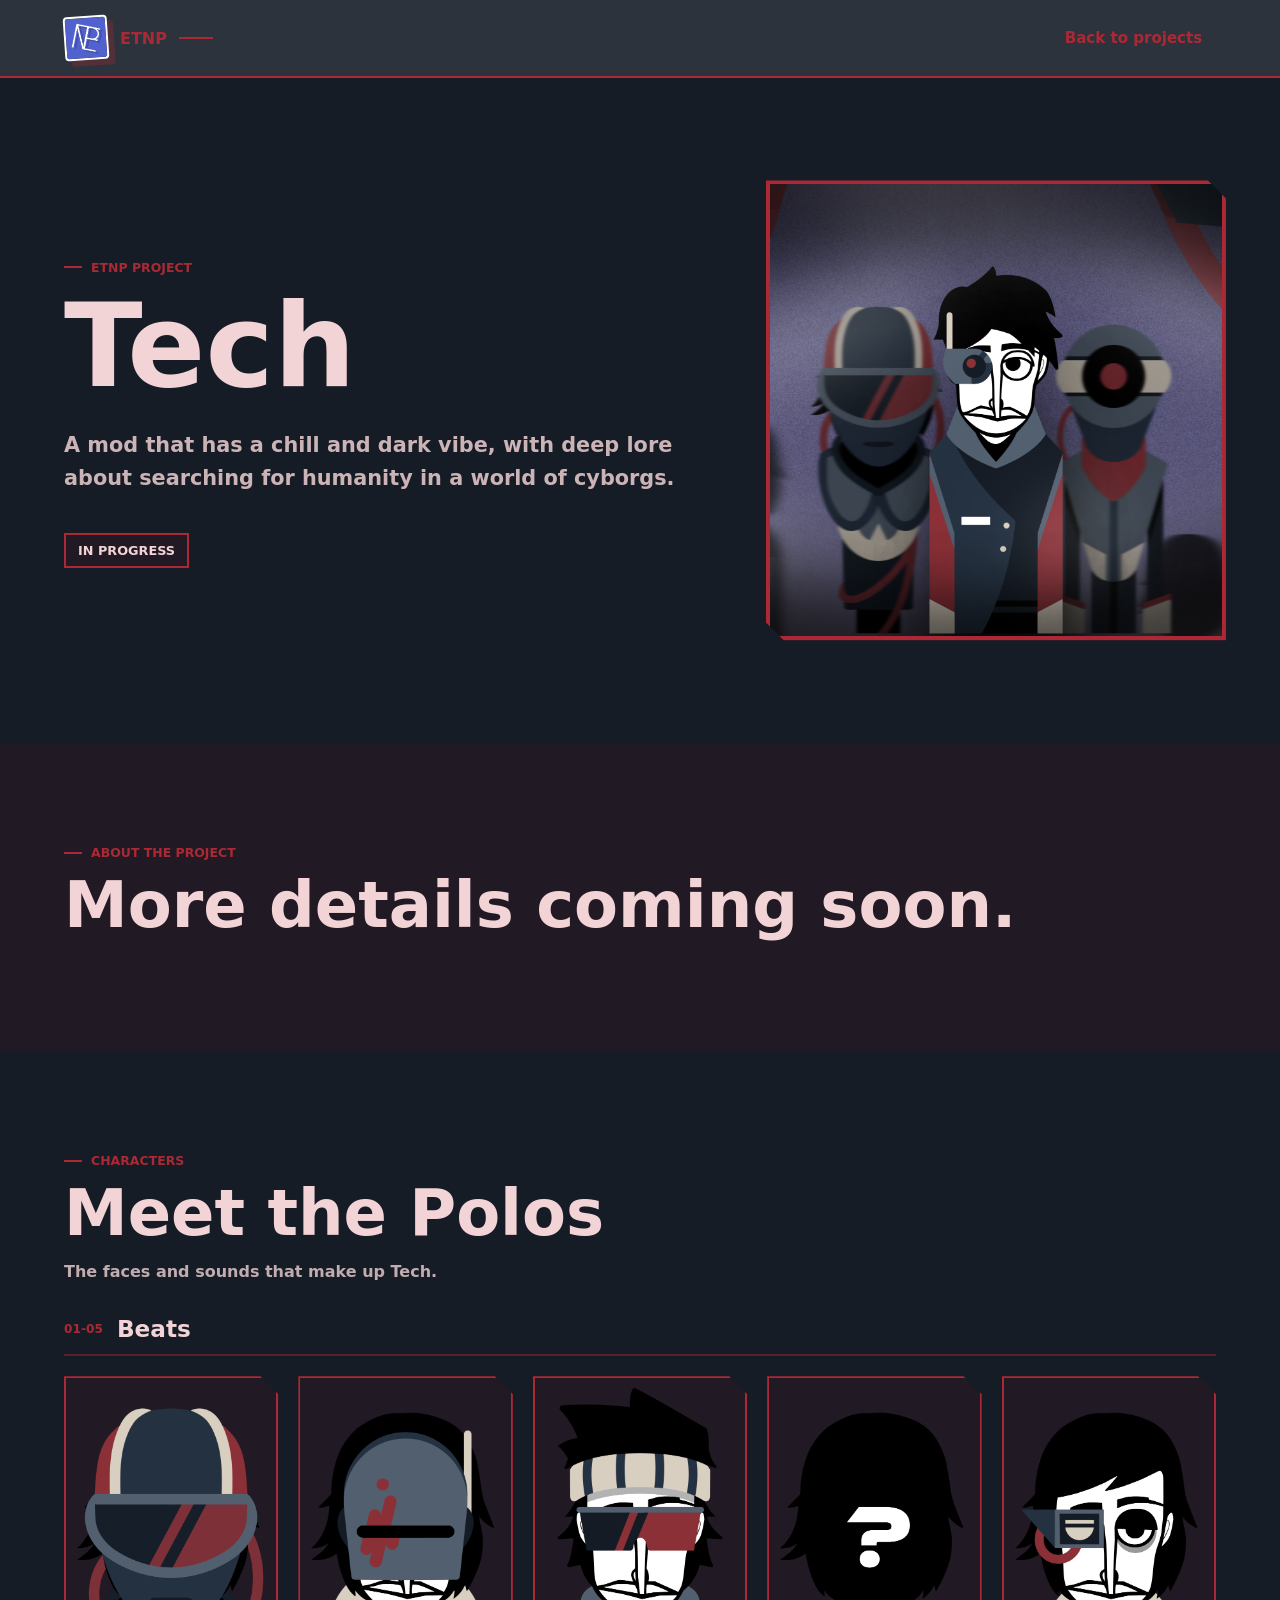
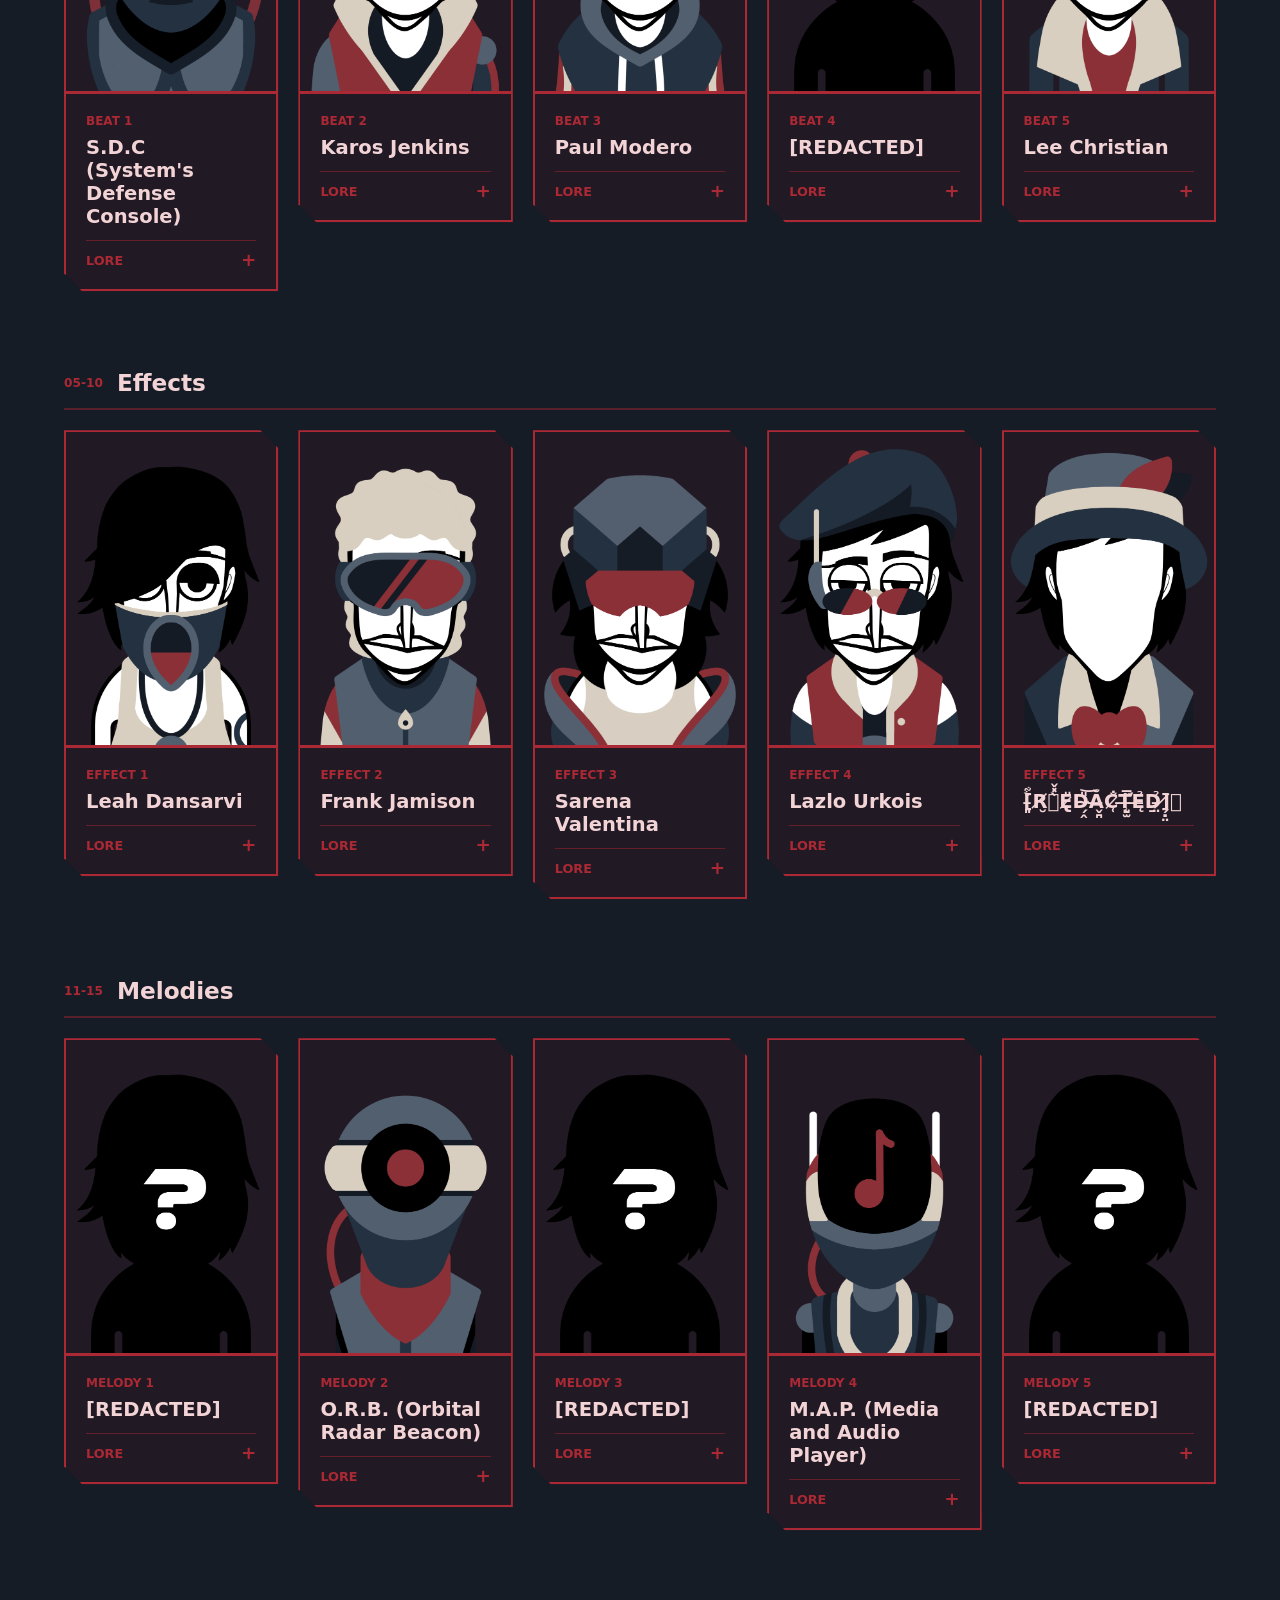
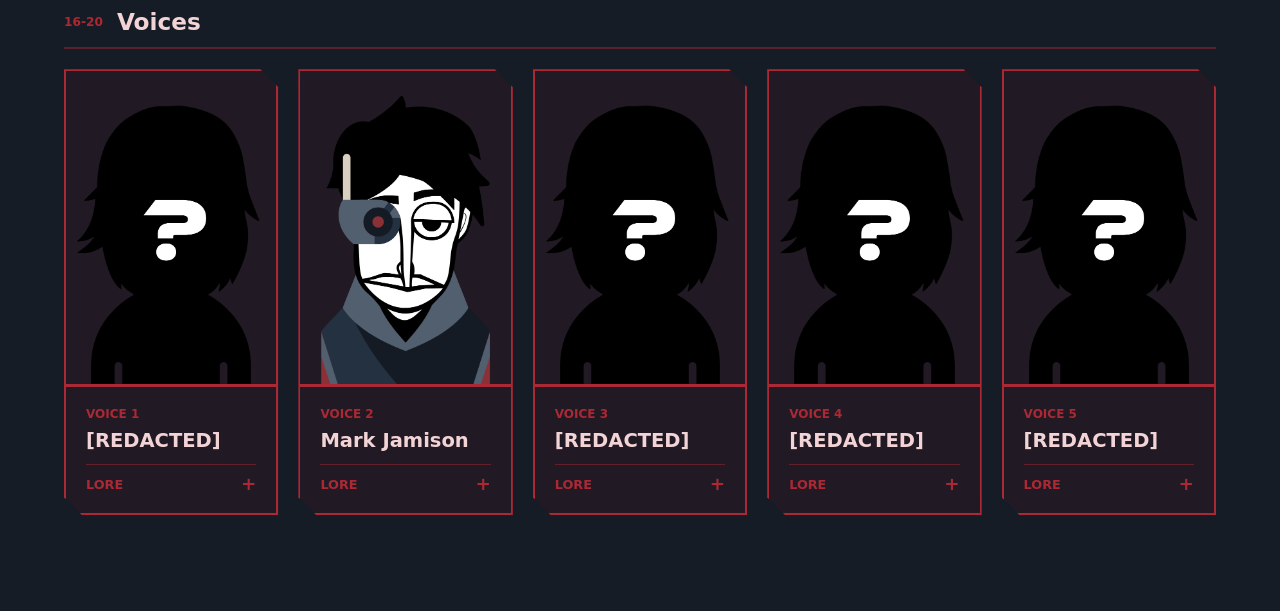
==== projects/tech/index.html @ dbe8a1c6 "Update index.html" ====
<!DOCTYPE html>
<html lang="en">
<head>
  <meta charset="UTF-8">
  <meta name="viewport" content="width=device-width, initial-scale=1.0">
  <title>Tech | ETNP</title>
  <meta name="description" content="Tech, an Incredibox mod by Epic Team Name Productions.">
  <link rel="stylesheet" href="../../styles.css">
</head>
<body class="project-page" style="--project-main: #ab2934; --project-bg: #151c26; --project-panel: #211923; --project-ink: #f3d4d6;">
  <header class="site-header">
    <a class="brand" href="/" aria-label="Back to ETNP home">
      <img src="../../assets/etnp-logo.png" alt="ETNP logo">
      <span>ETNP</span>
    </a>
    <nav aria-label="Project navigation">
      <a href="/">Back to projects</a>
    </nav>
  </header>

  <main class="project-detail">
    <section class="project-detail-hero">
      <div class="project-detail-copy">
        <p class="kicker">ETNP project</p>
        <h1>Tech</h1>
        <p>A mod that has a chill and dark vibe, with deep lore about searching for humanity in a world of cyborgs.</p>
        <span class="project-detail-status">In progress</span>
      </div>
      <img src="../../assets/tech-logo.png" alt="Tech project artwork">
    </section>

    <section class="project-detail-content">
      <p class="kicker">About the project</p>
      <h2>More details coming soon.</h2>
      <p></p>
    </section>

    <section class="polo-section" id="polos">
      <div class="polo-heading">
        <p class="kicker">Characters</p>
        <h2>Meet the Polos</h2>
        <p>The faces and sounds that make up Tech.</p>
      </div>
      <div class="polo-groups">
        <section class="polo-group">
          <div class="polo-group-heading">
            <span>01-05</span>
            <h3>Beats</h3>
          </div>
          <div class="polo-grid">
            <!-- Copy a complete polo-card block to add another character. -->
            <article class="polo-card">
              <img src="../../assets/polos/Punk.png" alt="Polo character placeholder">
              <div>
                <span>Beat 1</span>
                <h3>S.D.C (System's Defense Console)</h3>
                <details class="polo-description">
                  <summary>Lore</summary>
                  <p>Built by P.S.U. to manage most, if not all of their automated systems. It is located at the top of the P.S.U. Headquarters. Despite this, it seems oddly... human. P.S.U. refuses to give more information about, or allow anyone close to it.</p>
                </details>
              </div>
            </article>
            <article class="polo-card">
              <img src="../../assets/polos/Electro.png" alt="Polo character placeholder">
              <div>
                <span>Beat 2</span>
                <h3>Karos Jenkins</h3>
                <details class="polo-description">
                  <summary>Lore</summary>
                  <p>A leading lieutenant for P.S.U., often opting for the extreme solutions to his problems. He always prefers steel over flesh, hence his cybernetic arm. He could've saved that arm but he insisted on replacing it. He then went and replaced most of, if not his whole body despite constant warnings about it.</p>
                </details>
              </div>
            </article>
            <article class="polo-card">
              <img src="../../assets/polos/Hyper.png" alt="Polo character placeholder">
              <div>
                <span>Beat 3</span>
                <h3>Paul Modero</h3>
                <details class="polo-description">
                  <summary>Lore</summary>
                  <p>A fitness trainer for P.S.U. He rejected cybernetics for their "lack of skill required" in favor of his natural agility, aside from the respiratory enhancements needed to survive on Earth. He is typically jogging anywhere he can in his free time</p>
                </details>
              </div>
            </article>
            <article class="polo-card">
              <img src="../../assets/polos/REDACTED.png" alt="Polo character placeholder">
              <div>
                <span>Beat 4</span>
                <h3>[REDACTED]</h3>
                <details class="polo-description">
                  <summary>Lore</summary>
                  <p>[REDACTED]</p>
                </details>
              </div>
            </article>
            <article class="polo-card">
              <img src="../../assets/polos/Evol.png" alt="Polo character placeholder">
              <div>
                <span>Beat 5</span>
                <h3>Lee Christian</h3>
                <details class="polo-description">
                  <summary>Lore</summary>
                  <p>The main contractor for P.S.U. He is one of few people to not really embrace cybernetics as another enjoyer of nature. More specifically animals hence why he adopted some of humanities few far between cats remaining on the planet.</p>
                </details>
              </div>
            </article>
          </div>
        </section>
        <section class="polo-group">
          <div class="polo-group-heading">
            <span>05-10</span>
            <h3>Effects</h3>
          </div>
          <div class="polo-grid">
            <!-- Copy a complete polo-card block to add another character. -->
            <article class="polo-card">
              <img src="../../assets/polos/July.png" alt="Polo character placeholder">
              <div>
                <span>Effect 1</span>
                <h3>Leah Dansarvi</h3>
                <details class="polo-description">
                  <summary>Lore</summary>
                  <p>A protest leader against the advancement of technology and environmental destruction, despite this fact she is actually rather socially awkward in practice of anything but protesting. Her rebreather was a medical installation for her panic attacks much to her displeasure.</p>
                </details>
              </div>
            </article>
            <article class="polo-card">
              <img src="../../assets/polos/Remark.png" alt="Polo character placeholder">
              <div>
                <span>Effect 2</span>
                <h3>Frank Jamison</h3>
                <details class="polo-description">
                  <summary>Lore</summary>
                  <p>He is Mark's brother, who Mark presumed was dead after a severe car accident. He is the leading manager of F.H.I., and typically spends his time in his lavish home in the outskirts.</p>
                </details>
              </div>
            </article>
            <article class="polo-card">
              <img src="../../assets/polos/Lenny.png" alt="Polo character placeholder">
              <div>
                <span>Effect 3</span>
                <h3>Sarena Valentina</h3>
                <details class="polo-description">
                  <summary>Lore</summary>
                  <p>A popular socialite. Typically a figurehead or model for most company branding including the U.E.T.A., P.S.U., or F.H.I. Despite this, she envies Leah's looks to a point of a dynamic rivalry between the two. Almost like they like each other or something.</p>
                </details>
              </div>
            </article>
            <article class="polo-card">
              <img src="../../assets/polos/Artist.png" alt="Polo character placeholder">
              <div>
                <span>Effect 4</span>
                <h3>Lazlo Urkois</h3>
                <details class="polo-description">
                  <summary>Lore</summary>
                  <p>A dropout artist working under the U.E.T.A., he's rather passionate about his creations, typically helping to maintenance the many creations of the association. So much so, that he installed a cybernetic ear that gives him pings when a robot is in any form of need for maintenance</p>
                </details>
              </div>
            </article>
            <article class="polo-card">
              <img src="../../assets/polos/Faceless.png" alt="Polo character placeholder">
              <div>
                <span>Effect 5</span>
                <h3>[̵͈̀͋R̸̮͕̀̽̌E̷̢̎D̴̗̭̎͝Ă̶̬̪C̷̜̐T̶̨̺̫̃̅̕Ę̶̉Ḏ̵̤̉]̸̗̣̤͐</h3>
                <details class="polo-description">
                  <summary>Lore</summary>
                  <p>As much as known, this is the mysterious enigma of a leader running the U.E.T.A. He redacted his own file after his leadership started. It's unknown wether the lack of his face is truly a physical property, a mask, or just an illusion of sorts.</p>
                </details>
              </div>
            </article>
          </div>
        </section>
        <section class="polo-group">
          <div class="polo-group-heading">
            <span>11-15</span>
            <h3>Melodies</h3>
          </div>
          <div class="polo-grid">
            <!-- Copy a complete polo-card block to add another character. -->
            <article class="polo-card">
              <img src="../../assets/polos/REDACTED.png" alt="Polo character placeholder">
              <div>
                <span>Melody 1</span>
                <h3>[REDACTED]</h3>
                <details class="polo-description">
                  <summary>Lore</summary>
                  <p>[REDACTED]</p>
                </details>
              </div>
            </article>
            <article class="polo-card">
              <img src="../../assets/polos/Orbit.png" alt="Polo character placeholder">
              <div>
                <span>Melody 2</span>
                <h3>O.R.B. (Orbital Radar Beacon)</h3>
                <details class="polo-description">
                  <summary>Lore</summary>
                  <p>A fully autonomous robot designated to relay and broadcast orbital signals. They used to be widespread but eventually resources were stretched so thin that only one remained. Created by U.E.T.A.</p>
                </details>
              </div>
            </article>
            <article class="polo-card">
              <img src="../../assets/polos/REDACTED.png" alt="Polo character placeholder">
              <div>
                <span>Melody 3</span>
                <h3>[REDACTED]</h3>
                <details class="polo-description">
                  <summary>Lore</summary>
                  <p>[REDACTED]</p>
                </details>
              </div>
            </article>
            <article class="polo-card">
              <img src="../../assets/polos/Daft.png" alt="Polo character placeholder">
              <div>
                <span>Melody 4</span>
                <h3>M.A.P. (Media and Audio Player)</h3>
                <details class="polo-description">
                  <summary>Lore</summary>
                  <p>An odd creation by the U.E.T.A., solely based for recreation. Despite the oddity of this one, it seems to get special attention from Lazlo. Though there are many of this kind, it's the only one fully upgraded to it's maximum potential</p>
                </details>
              </div>
            </article>
            <article class="polo-card">
              <img src="../../assets/polos/REDACTED.png" alt="Polo character placeholder">
              <div>
                <span>Melody 5</span>
                <h3>[REDACTED]</h3>
                <details class="polo-description">
                  <summary>Lore</summary>
                  <p>[REDACTED]</p>
                </details>
              </div>
            </article>
          </div>
        </section>
        <section class="polo-group">
          <div class="polo-group-heading">
            <span>16-20</span>
            <h3>Voices</h3>
          </div>
          <div class="polo-grid">
            <!-- Copy a complete polo-card block to add another character. -->
            <article class="polo-card">
              <img src="../../assets/polos/REDACTED.png" alt="Polo character placeholder">
              <div>
                <span>Voice 1</span>
                <h3>[REDACTED]</h3>
                <details class="polo-description">
                  <summary>Lore</summary>
                  <p>[REDACTED]</p>
                </details>
              </div>
            </article>
            <article class="polo-card">
              <img src="../../assets/polos/Astral.png" alt="Polo character placeholder">
              <div>
                <span>Voice 2</span>
                <h3>Mark Jamison</h3>
                <details class="polo-description">
                  <summary>Lore</summary>
                  <p>A recently awoken person from the past. A literal man out of time. He seems very conflicted about the future laid before him. In his time, he was rather passionate about nature, often having tended to gardens of his own make.</p>
                </details>
              </div>
            </article>
            <article class="polo-card">
              <img src="../../assets/polos/REDACTED.png" alt="Polo character placeholder">
              <div>
                <span>Voice 3</span>
                <h3>[REDACTED]</h3>
                <details class="polo-description">
                  <summary>Lore</summary>
                  <p>[REDACTED]</p>
                </details>
              </div>
            </article>
            <article class="polo-card">
              <img src="../../assets/polos/REDACTED.png" alt="Polo character placeholder">
              <div>
                <span>Voice 4</span>
                <h3>[REDACTED]</h3>
                <details class="polo-description">
                  <summary>Lore</summary>
                  <p>[REDACTED]</p>
                </details>
              </div>
            </article>
            <article class="polo-card">
              <img src="../../assets/polos/REDACTED.png" alt="Polo character placeholder">
              <div>
                <span>Voice 5</span>
                <h3>[REDACTED]</h3>
                <details class="polo-description">
                  <summary>Lore</summary>
                  <p>[REDACTED]</p>
                </details>
              </div>
            </article>
          </div>
        </section>
      </div>
    </section>
  </main>
</body>
</html>
---- styles.css ----
:root {
  --brand: #5162ce;
  --brand-dark: #34429a;
  --brand-soft: #eef1ff;
  --project-card-width: 340px;
  --project-card-height: 540px;
  --ink: #171928;
  --text: #3f4357;
  --muted: #74798c;
  --paper: #fcfcff;
  --panel: #ffffff;
  --line: rgba(23, 25, 40, 0.1);
  --shadow: 0 22px 60px rgba(36, 46, 112, 0.12);
  --angle: polygon(0 0, calc(100% - 18px) 0, 100% 18px, 100% 100%, 18px 100%, 0 calc(100% - 18px));
}

@property --card-main {
  syntax: "<color>";
  inherits: true;
  initial-value: #5162ce;
}

@property --card-bg {
  syntax: "<color>";
  inherits: true;
  initial-value: #eef1ff;
}

@property --card-panel {
  syntax: "<color>";
  inherits: true;
  initial-value: #ffffff;
}

@property --card-ink {
  syntax: "<color>";
  inherits: true;
  initial-value: #171928;
}
* {
  box-sizing: border-box;
}

html {
  scroll-behavior: smooth;
}

body {
  margin: 0;
  background:
    linear-gradient(90deg, color-mix(in srgb, var(--brand) 10%, transparent) 1px, transparent 1px),
    linear-gradient(180deg, color-mix(in srgb, var(--brand) 10%, transparent) 1px, transparent 1px),
    radial-gradient(circle at top left, color-mix(in srgb, var(--brand) 22%, transparent), transparent 34rem),
    linear-gradient(180deg, #ffffff 0%, #f7f8ff 52%, #ffffff 100%);
  background-size: 46px 46px, 46px 46px, auto, auto;
  color: var(--ink);
  font-family: Inter, ui-sans-serif, system-ui, -apple-system, BlinkMacSystemFont, "Segoe UI", sans-serif;
  transition: background 260ms ease;
}

body,
.site-header,
.brand,
.brand::after,
.brand img,
nav a,
nav a::before,
nav a::after,
.hero::before,
.kicker,
.button::after,
.hero-logo::before,
.hero-logo::after,
.about,
.team,
.contact,
.team-list article,
.team-list article::before,
.team-list article::after {
  transition:
    background 260ms ease,
    background-color 260ms ease,
    border-color 260ms ease,
    box-shadow 260ms ease,
    color 260ms ease,
    opacity 260ms ease,
    transform 160ms ease;
}

a {
  color: inherit;
  text-decoration: none;
}

.site-header {
  position: sticky;
  top: 0;
  z-index: 10;
  display: flex;
  align-items: center;
  justify-content: space-between;
  gap: 22px;
  padding: 16px clamp(18px, 5vw, 72px);
  background: rgba(252, 252, 255, 0.9);
  border-bottom: 2px solid color-mix(in srgb, var(--brand) 18%, transparent);
  backdrop-filter: blur(18px);
}

.brand {
  position: relative;
  display: inline-flex;
  align-items: center;
  gap: 12px;
  color: var(--brand-dark);
  font-weight: 800;
}

.brand::after {
  width: 34px;
  height: 2px;
  content: "";
  background: var(--brand);
}

.brand img {
  width: 44px;
  height: 44px;
  border: 2px solid #fff;
  border-radius: 4px;
  object-fit: cover;
  box-shadow: 6px 6px 0 color-mix(in srgb, var(--brand) 20%, transparent);
  transform: rotate(-4deg);
}

nav {
  display: flex;
  align-items: center;
  gap: clamp(12px, 3vw, 30px);
  color: var(--muted);
  font-size: 0.94rem;
  font-weight: 700;
}

nav a {
  position: relative;
  padding: 8px 4px;
  transition: color 160ms ease, transform 160ms ease;
}

nav a::before,
nav a::after {
  color: var(--brand);
  opacity: 0;
  transition: opacity 160ms ease, transform 160ms ease;
}

nav a::before {
  content: "[";
  margin-right: 3px;
  transform: translateX(4px);
}

nav a::after {
  content: "]";
  margin-left: 3px;
  transform: translateX(-4px);
}

nav a:hover,
nav a:focus-visible {
  color: var(--brand);
  transform: translateY(-1px);
}

nav a:hover::before,
nav a:hover::after,
nav a:focus-visible::before,
nav a:focus-visible::after {
  opacity: 1;
  transform: translateX(0);
}

.hero {
  position: relative;
  min-height: calc(100vh - 75px);
  display: grid;
  grid-template-columns: minmax(280px, 1fr) minmax(260px, 0.72fr);
  align-items: center;
  gap: clamp(32px, 6vw, 86px);
  padding: clamp(52px, 8vw, 112px) clamp(18px, 5vw, 72px) clamp(44px, 7vw, 84px);
}

.hero::before {
  position: absolute;
  left: clamp(18px, 5vw, 72px);
  top: 38px;
  width: 126px;
  height: 10px;
  content: "";
  background: repeating-linear-gradient(90deg, var(--brand) 0 12px, transparent 12px 18px);
  opacity: 0.52;
  z-index: 0;
}

.hero-copy {
  position: relative;
  z-index: 1;
  max-width: 760px;
}

.kicker {
  display: inline-flex;
  align-items: center;
  gap: 9px;
  margin: 0 0 13px;
  color: var(--brand);
  font-size: 0.78rem;
  font-weight: 800;
  letter-spacing: 0;
  text-transform: uppercase;
}

.kicker::before {
  width: 18px;
  height: 2px;
  content: "";
  background: currentColor;
}

h1,
h2,
h3,
p {
  margin-top: 0;
}

h1,
h2 {
  letter-spacing: 0;
  line-height: 1.02;
}

h1 {
  max-width: 11ch;
  margin-bottom: 24px;
  font-size: clamp(3.7rem, 9vw, 8rem);
  font-weight: 900;
  text-wrap: balance;
}

h2 {
  margin-bottom: 0;
  font-size: clamp(2rem, 5vw, 4.4rem);
  font-weight: 800;
}

h3 {
  margin-bottom: 10px;
  font-size: 1.22rem;
}

.intro {
  max-width: 660px;
  color: var(--text);
  font-size: clamp(1.08rem, 2vw, 1.32rem);
  font-weight: 600;
  line-height: 1.58;
}

.hero-actions {
  display: flex;
  flex-wrap: wrap;
  gap: 12px;
  margin-top: 30px;
}

.button {
  position: relative;
  display: inline-flex;
  min-height: 48px;
  align-items: center;
  justify-content: center;
  border: 0;
  border-radius: 0;
  clip-path: var(--angle);
  padding: 0 24px;
  font-weight: 800;
  isolation: isolate;
  transition: transform 160ms ease;
}

.button::before {
  position: absolute;
  inset: 0;
  z-index: -2;
  content: "";
  background: var(--ink);
  clip-path: var(--angle);
}

.button::after {
  position: absolute;
  inset: 2px;
  z-index: -1;
  content: "";
  clip-path: polygon(0 0, calc(100% - 15px) 0, 100% 15px, 100% 100%, 15px 100%, 0 calc(100% - 15px));
  transition: transform 160ms ease, background 160ms ease;
}

.button span::after {
  content: "  /";
  color: currentColor;
  opacity: 0.55;
}

.social-button {
  align-items: center;
  gap: 9px;
}

.social-button > span::after {
  content: "";
}

.youtube-icon {
  width: 28px;
  height: 20px;
  flex: 0 0 auto;
  fill: currentColor;
  transform: translateY(1px);
}

.youtube-icon path:last-child {
  fill: var(--brand);
}

.button:hover,
.button:focus-visible {
  transform: translate(-3px, -3px);
}

.button:hover::after,
.button:focus-visible::after {
  transform: translate(5px, 5px);
}

.button.social-button::before {
  background: var(--brand-dark);
}

.button.social-button::after {
  inset: 3px;
  clip-path: polygon(0 0, calc(100% - 14px) 0, 100% 14px, 100% 100%, 14px 100%, 0 calc(100% - 14px));
}

.button.social-button:hover,
.button.social-button:focus-visible {
  box-shadow: 6px 6px 0 color-mix(in srgb, var(--brand-dark) 28%, transparent);
}

.button.social-button:hover::after,
.button.social-button:focus-visible::after {
  transform: none;
}

.button.primary {
  color: #fff;
}

.button.primary::after {
  background: var(--brand);
}

.button.secondary {
  color: var(--brand-dark);
}

.button.secondary::after {
  background: #fff;
}

.hero-logo {
  position: relative;
  display: grid;
  place-items: center;
}

.hero-logo::before {
  position: absolute;
  width: min(74vw, 430px);
  aspect-ratio: 1;
  border: 2px solid color-mix(in srgb, var(--brand) 28%, transparent);
  border-radius: 0;
  content: "";
  background: var(--brand-soft);
  clip-path: var(--angle);
  transform: rotate(5deg) translate(12px, 10px);
}

.hero-logo::after {
  position: absolute;
  right: 2%;
  bottom: 7%;
  width: 44%;
  height: 18%;
  content: "";
  background: repeating-linear-gradient(90deg, var(--brand) 0 9px, transparent 9px 15px);
  opacity: 0.18;
  transform: rotate(-8deg);
}

.hero-logo img {
  position: relative;
  z-index: 1;
  width: min(72vw, 390px);
  aspect-ratio: 1;
  border: 4px solid #fff;
  border-radius: 0;
  object-fit: cover;
  box-shadow: var(--shadow);
  clip-path: var(--angle);
  transform: rotate(-3deg);
}

.section {
  padding: clamp(58px, 8vw, 104px) clamp(18px, 5vw, 72px);
}

.section-heading {
  max-width: 860px;
  margin-bottom: 34px;
}

.section-heading p,
.about > p,
.team-list p,
.contact p,
footer {
  color: var(--muted);
  font-weight: 600;
  line-height: 1.62;
}

.section-heading > p:last-child {
  max-width: 660px;
  margin-top: 16px;
  font-size: 1.05rem;
}

.project-slider {
  display: grid;
  gap: 16px;
}

.project-controls {
  display: flex;
  justify-content: flex-end;
  gap: 10px;
}

.slider-button {
  display: grid;
  place-items: center;
  width: 44px;
  height: 40px;
  padding: 0 0 7px;
  border: 2px solid var(--ink);
  color: var(--brand-dark);
  background: #fff;
  clip-path: polygon(0 0, calc(100% - 12px) 0, 100% 12px, 100% 100%, 12px 100%, 0 calc(100% - 12px));
  cursor: pointer;
  font: 900 1.85rem/1 Inter, ui-sans-serif, system-ui, sans-serif;
  transition: transform 160ms ease, box-shadow 160ms ease, opacity 160ms ease;
}

.slider-button:hover,
.slider-button:focus-visible {
  box-shadow: 5px 5px 0 color-mix(in srgb, var(--brand) 26%, transparent);
  transform: translate(-2px, -2px);
}

.slider-button:disabled {
  cursor: not-allowed;
  opacity: 0.42;
  transform: none;
  box-shadow: none;
}

.slider-button[hidden] {
  display: none;
}

.project-viewport {
  max-width: 100%;
  overflow-x: auto;
  overflow-y: hidden;
  padding: 4px 16px 24px 4px;
  scroll-behavior: smooth;
  scroll-snap-type: x mandatory;
  scrollbar-color: var(--brand) color-mix(in srgb, var(--brand-soft) 70%, #fff);
}

.project-viewport:focus-visible {
  outline: 3px solid color-mix(in srgb, var(--brand) 46%, transparent);
  outline-offset: 8px;
}

.project-viewport::-webkit-scrollbar {
  height: 12px;
}

.project-viewport::-webkit-scrollbar-track {
  background: color-mix(in srgb, var(--brand-soft) 70%, #fff);
}

.project-viewport::-webkit-scrollbar-thumb {
  border: 3px solid color-mix(in srgb, var(--brand-soft) 70%, #fff);
  background: var(--brand);
}

.project-grid {
  display: flex;
  width: max-content;
  gap: 22px;
}

.project-card,
.team-list article {
  position: relative;
  border: 2px solid color-mix(in srgb, var(--brand) 18%, transparent);
  border-radius: 0;
  background: rgba(255, 255, 255, 0.9);
  box-shadow: 8px 8px 0 color-mix(in srgb, var(--brand) 12%, transparent);
  clip-path: var(--angle);
  overflow: hidden;
  transition: transform 180ms ease, box-shadow 180ms ease, border-color 180ms ease;
}

.team-list article {
  display: flex;
  min-height: 320px;
  flex-direction: column;
  padding: clamp(22px, 3vw, 32px);
  background:
    linear-gradient(135deg, color-mix(in srgb, var(--brand) 9%, transparent), transparent 36%),
    rgba(255, 255, 255, 0.9);
}

.project-card {
  --tile-main: var(--brand);
  --tile-bg: var(--brand-soft);
  --tile-panel: #ffffff;
  --tile-ink: var(--ink);
  --card-main: var(--brand);
  --card-bg: var(--brand-soft);
  --card-panel: #ffffff;
  --card-ink: var(--ink);
  display: grid;
  grid-template-rows: auto 1fr;
  width: var(--project-card-width);
  height: var(--project-card-height);
  flex: 0 0 var(--project-card-width);
  scroll-snap-align: start;
  border-color: var(--card-main);
  background: var(--card-bg);
  box-shadow: 10px 10px 0 color-mix(in srgb, var(--card-main) 20%, transparent);
  transition:
    transform 180ms ease,
    box-shadow 180ms ease,
    border-color 180ms ease,
    background-color 180ms ease;
}

.project-card:hover,
.project-card:focus-visible {
  --card-main: var(--tile-main);
  --card-bg: var(--tile-bg);
  --card-panel: var(--tile-panel);
  --card-ink: var(--tile-ink);
}

.project-card::before,
.project-card::after,
.project-image,
.project-image::before,
.project-image img,
.project-info,
.project-info::after,
.project-card .project-label,
.project-card h3,
.project-card p,
.project-meta span,
.project-meta strong {
  transition:
    color 180ms ease,
    border-color 180ms ease,
    background-color 180ms ease,
    box-shadow 180ms ease,
    opacity 180ms ease;
}
.project-card::before {
  position: absolute;
  right: 0;
  top: 0;
  z-index: 2;
  padding: 8px 12px 9px 16px;
  color: var(--card-ink);
  content: attr(data-status);
  background: var(--card-main);
  clip-path: polygon(12px 0, 100% 0, 100% 100%, 0 100%);
  font-size: 0.72rem;
  font-weight: 800;
  text-transform: uppercase;
}

.project-card::after,
.team-list article::after {
  position: absolute;
  right: 18px;
  top: 18px;
  width: 62px;
  height: 7px;
  content: "";
  background: repeating-linear-gradient(90deg, var(--brand) 0 8px, transparent 8px 13px);
  opacity: 0.28;
}

.team-list article::after {
  width: 50px;
  height: 12px;
  background:
    radial-gradient(circle at 6px 6px, #ff5f57 0 5px, transparent 5.5px),
    radial-gradient(circle at 25px 6px, #febc2e 0 5px, transparent 5.5px),
    radial-gradient(circle at 44px 6px, #28c840 0 5px, transparent 5.5px);
  opacity: 1;
}

.project-card::after {
  left: 16px;
  right: auto;
  top: auto;
  bottom: 15px;
  width: 78px;
  background: repeating-linear-gradient(90deg, var(--card-main) 0 8px, transparent 8px 13px);
}

.project-card:hover,
.team-list article:hover {
  border-color: color-mix(in srgb, var(--brand) 40%, transparent);
  box-shadow: 14px 14px 0 color-mix(in srgb, var(--brand) 18%, transparent);
  transform: translate(-3px, -3px);
}

.project-card:hover {
  border-color: color-mix(in srgb, var(--card-main) 58%, transparent);
  box-shadow: 15px 15px 0 color-mix(in srgb, var(--card-main) 26%, transparent);
}

.project-image {
  position: relative;
  height: 244px;
  padding: 18px 18px 0;
  background:
    repeating-linear-gradient(135deg, color-mix(in srgb, var(--card-main) 18%, transparent) 0 10px, transparent 10px 20px),
    linear-gradient(135deg, color-mix(in srgb, var(--card-main) 36%, transparent), transparent 58%),
    var(--card-bg);
}

.project-image::before {
  position: absolute;
  left: 18px;
  top: 18px;
  width: calc(100% - 36px);
  height: calc(100% - 18px);
  content: "";
  border: 2px dashed color-mix(in srgb, var(--card-main) 70%, transparent);
  clip-path: polygon(0 0, calc(100% - 14px) 0, 100% 14px, 100% 100%, 0 100%);
}

.project-image img {
  position: relative;
  z-index: 1;
  width: 100%;
  height: 216px;
  display: block;
  border: 3px solid var(--card-main);
  object-fit: cover;
  clip-path: polygon(0 0, calc(100% - 16px) 0, 100% 16px, 100% 100%, 0 100%);
  box-shadow: 0 14px 30px color-mix(in srgb, var(--card-main) 18%, transparent);
}

.project-info {
  position: relative;
  display: flex;
  flex-direction: column;
  gap: 10px;
  min-height: 0;
  padding: 28px 24px 30px;
  border-top: 3px solid var(--card-main);
  background:
    linear-gradient(180deg, color-mix(in srgb, var(--card-main) 9%, transparent), transparent 46%),
    var(--card-panel);
}

.project-info > * {
  position: relative;
  z-index: 1;
}

.project-info::after {
  position: absolute;
  right: 18px;
  bottom: 18px;
  width: 82px;
  height: 82px;
  content: "";
  border: 2px solid color-mix(in srgb, var(--card-main) 28%, transparent);
  opacity: 0.34;
  transform: rotate(8deg);
}

.project-label {
  align-self: flex-start;
  margin-bottom: 2px;
  border-left: 8px solid var(--card-main);
  padding: 3px 0 3px 10px;
  color: var(--card-main);
  font-size: 0.76rem;
  font-weight: 800;
  text-transform: uppercase;
}

.project-card h3 {
  margin-bottom: 6px;
  color: var(--card-ink);
  font-size: 1.35rem;
  line-height: 1.12;
}

.project-card p {
  max-width: 34ch;
  margin-bottom: 0;
  color: color-mix(in srgb, var(--card-ink) 78%, var(--card-panel));
  font-weight: 700;
  line-height: 1.72;
}

.project-card .project-label {
  color: var(--card-main);
}

.project-meta {
  display: grid;
  grid-template-columns: auto 1fr;
  gap: 12px;
  align-items: center;
  margin-top: auto;
  padding-top: 20px;
}

.project-meta span {
  color: var(--card-main);
  font-size: 0.76rem;
  font-weight: 800;
  text-transform: uppercase;
}

.project-meta strong {
  min-width: 0;
  border-left: 2px solid color-mix(in srgb, var(--card-main) 72%, transparent);
  padding-left: 12px;
  color: var(--card-ink);
  font-size: 0.92rem;
  line-height: 1.3;
}

.about {
  position: relative;
  display: grid;
  grid-template-columns: minmax(260px, 0.95fr) minmax(280px, 1.05fr);
  gap: clamp(28px, 6vw, 78px);
  align-items: start;
  background: var(--brand);
  color: #fff;
  overflow: hidden;
}

.about::after {
  position: absolute;
  inset: auto -40px -36px auto;
  width: min(54vw, 520px);
  height: 96px;
  content: "";
  background: repeating-linear-gradient(90deg, rgba(255, 255, 255, 0.26) 0 16px, transparent 16px 28px);
  transform: rotate(-6deg);
}

.about .kicker,
.about > p {
  color: rgba(255, 255, 255, 0.82);
}

.about > p {
  max-width: 720px;
  margin: 0;
  font-size: clamp(1.08rem, 2vw, 1.24rem);
}

.team {
  background: rgba(238, 241, 255, 0.66);
}

.team-list {
  display: grid;
  grid-template-columns: repeat(auto-fit, minmax(min(100%, 250px), 1fr));
  gap: 18px;
}

.team-list article::before {
  display: inline-block;
  margin-bottom: 18px;
  padding: 7px 12px;
  border: 1px solid color-mix(in srgb, var(--brand) 28%, transparent);
  color: var(--brand);
  content: attr(data-role);
  font-size: 0.92rem;
  font-weight: 800;
  text-transform: uppercase;
}

.member-list {
  display: grid;
  gap: 10px;
  max-height: 260px;
  margin: 0;
  padding: 0;
  overflow-y: auto;
  padding-right: 8px;
  list-style: none;
  scrollbar-color: var(--brand) color-mix(in srgb, var(--brand-soft) 70%, #fff);
}

.member-list::-webkit-scrollbar {
  width: 10px;
}

.member-list::-webkit-scrollbar-track {
  background: color-mix(in srgb, var(--brand-soft) 70%, #fff);
}

.member-list::-webkit-scrollbar-thumb {
  border: 3px solid color-mix(in srgb, var(--brand-soft) 70%, #fff);
  background: var(--brand);
}

.member-list li {
  display: grid;
  grid-template-columns: minmax(0, 1fr) auto;
  gap: 4px 12px;
  align-items: center;
  border-left: 3px solid color-mix(in srgb, var(--brand) 28%, transparent);
  padding: 8px 0 8px 12px;
}

.member-name {
  color: var(--ink);
  font-weight: 800;
  line-height: 1.2;
}

.member-title {
  grid-column: 1 / -1;
  color: var(--muted);
  font-size: 0.9rem;
  font-weight: 600;
}

.member-list strong {
  grid-column: 2;
  grid-row: 1;
  border: 1px solid color-mix(in srgb, var(--brand) 38%, transparent);
  padding: 4px 7px;
  color: var(--brand-dark);
  background: color-mix(in srgb, var(--brand-soft) 76%, #fff);
  clip-path: polygon(0 0, calc(100% - 8px) 0, 100% 8px, 100% 100%, 0 100%);
  font-size: 0.68rem;
  line-height: 1;
  text-transform: uppercase;
}

.member-list .is-director {
  border-left-color: var(--brand);
  background: linear-gradient(90deg, color-mix(in srgb, var(--brand) 10%, transparent), transparent 72%);
}

.empty-role {
  margin: 0;
  color: var(--muted);
  font-weight: 600;
}

.contact {
  position: relative;
  display: grid;
  grid-template-columns: auto minmax(240px, 1fr) auto;
  gap: 24px;
  align-items: center;
  margin: clamp(34px, 6vw, 76px) clamp(18px, 5vw, 72px);
  border: 2px solid color-mix(in srgb, var(--brand) 24%, transparent);
  border-radius: 0;
  padding: clamp(22px, 4vw, 40px);
  background:
    linear-gradient(90deg, color-mix(in srgb, var(--brand) 9%, transparent), transparent 42%),
    #fff;
  box-shadow: 12px 12px 0 color-mix(in srgb, var(--brand) 16%, transparent);
  clip-path: var(--angle);
}

.contact img {
  width: 112px;
  height: 112px;
  border: 3px solid #fff;
  border-radius: 0;
  clip-path: polygon(0 0, calc(100% - 14px) 0, 100% 14px, 100% 100%, 0 100%);
  object-fit: cover;
}

.contact h2 {
  font-size: clamp(1.8rem, 4vw, 3rem);
}

footer {
  display: flex;
  justify-content: space-between;
  gap: 20px;
  padding: 30px clamp(18px, 5vw, 72px);
  border-top: 1px solid var(--line);
}

footer p {
  margin-bottom: 0;
}

@media (max-width: 900px) {
  .site-header,
  footer {
    align-items: flex-start;
    flex-direction: column;
  }

  .hero,
  .about,
  .contact {
    grid-template-columns: 1fr;
  }

  .hero {
    min-height: auto;
  }

  .hero-logo {
    order: -1;
  }

  .hero-logo img {
    width: min(70vw, 330px);
  }

  .hero-logo::before {
    width: min(72vw, 365px);
  }

  .team-list {
    grid-template-columns: 1fr;
  }
}

@media (max-width: 560px) {
  :root {
    --project-card-width: min(82vw, 340px);
    --project-card-height: 540px;
  }

  nav {
    width: 100%;
    justify-content: space-between;
    gap: 8px;
    font-size: 0.82rem;
  }

  h1 {
    font-size: clamp(3rem, 17vw, 4.2rem);
  }

  .button {
    width: 100%;
  }

  .contact img {
    width: 88px;
    height: 88px;
  }
}
.project-card.tech-card,
.project-card.tech-card:hover,
.project-card.tech-card:focus-visible {
  border: 3px solid var(--card-main);
}

.project-card.tech-card:hover {
  box-shadow: 10px 10px 0 color-mix(in srgb, var(--card-main) 20%, transparent);
  filter: none;
  opacity: 1;
}

.project-card:focus-visible {
  outline: 4px solid var(--card-main);
  outline-offset: 5px;
}

.project-page {
  background: var(--project-bg);
  color: var(--project-ink);
}

.project-page .site-header {
  background: color-mix(in srgb, var(--project-bg) 90%, #fff);
  border-color: var(--project-main);
}

.project-page .brand::after {
  background: var(--project-main);
}

.project-page .brand img {
  box-shadow: 6px 6px 0 color-mix(in srgb, var(--project-main) 30%, transparent);
}

.project-page nav a::before,
.project-page nav a::after {
  color: var(--project-main);
}

.project-page .brand,
.project-page nav a,
.project-page .kicker {
  color: var(--project-main);
}

.project-detail {
  min-height: calc(100vh - 76px);
}

.project-detail-hero {
  min-height: 70vh;
  display: grid;
  grid-template-columns: minmax(280px, 1fr) minmax(260px, 0.72fr);
  gap: clamp(32px, 6vw, 84px);
  align-items: center;
  padding: clamp(48px, 8vw, 108px) clamp(18px, 5vw, 72px);
}

.project-detail-copy h1 {
  color: var(--project-ink);
}

.project-detail-copy > p:not(.kicker) {
  max-width: 620px;
  color: color-mix(in srgb, var(--project-ink) 82%, var(--project-bg));
  font-size: clamp(1.08rem, 2vw, 1.3rem);
  font-weight: 650;
  line-height: 1.6;
}

.project-detail-status {
  display: inline-block;
  margin-top: 16px;
  border: 2px solid var(--project-main);
  padding: 8px 12px;
  color: var(--project-ink);
  background: var(--project-panel);
  font-size: 0.8rem;
  font-weight: 800;
  text-transform: uppercase;
}

.project-detail-hero > img {
  width: min(76vw, 460px);
  aspect-ratio: 1;
  border: 4px solid var(--project-main);
  object-fit: cover;
  box-shadow: 14px 14px 0 color-mix(in srgb, var(--project-main) 28%, transparent);
  clip-path: var(--angle);
}

.project-detail-content {
  padding: clamp(54px, 8vw, 96px) clamp(18px, 5vw, 72px);
  color: var(--project-ink);
  background: var(--project-panel);
}

.project-detail-content .kicker {
  color: var(--project-main);
}

.project-detail-content p:last-child {
  max-width: 720px;
  color: color-mix(in srgb, var(--project-ink) 76%, var(--project-panel));
  font-weight: 600;
  line-height: 1.65;
}

@media (max-width: 900px) {
  .project-detail-hero {
    grid-template-columns: 1fr;
  }

  .project-detail-hero > img {
    order: -1;
    width: min(72vw, 360px);
  }
}
.polo-section {
  padding: clamp(54px, 8vw, 96px) clamp(18px, 5vw, 72px);
  color: var(--project-ink);
  background: var(--project-bg);
}

.polo-heading {
  max-width: 760px;
  margin-bottom: 34px;
}

.polo-heading > p:last-child {
  margin-top: 16px;
  color: color-mix(in srgb, var(--project-ink) 78%, var(--project-bg));
  font-weight: 600;
}

.polo-groups {
  display: grid;
  gap: clamp(46px, 7vw, 78px);
}

.polo-group {
  min-width: 0;
}

.polo-group-heading {
  display: flex;
  align-items: center;
  gap: 14px;
  margin-bottom: 20px;
  border-bottom: 2px solid color-mix(in srgb, var(--project-main) 46%, transparent);
  padding-bottom: 12px;
}

.polo-group-heading span {
  color: var(--project-main);
  font-size: 0.76rem;
  font-weight: 800;
}

.polo-group-heading h3 {
  margin: 0;
  color: var(--project-ink);
  font-size: 1.45rem;
}
.polo-grid {
  display: grid;
  align-items: start;
  grid-template-columns: repeat(auto-fit, minmax(min(100%, 200px), 1fr));
  gap: 20px;
}

.polo-card {
  border: 2px solid var(--project-main);
  background: var(--project-panel);
  box-shadow: 9px 9px 0 color-mix(in srgb, var(--project-main) 25%, transparent);
  clip-path: var(--angle);
  overflow: hidden;
}

.polo-card img {
  width: 100%;
  aspect-ratio: 2 / 3;
  display: block;
  border-bottom: 3px solid var(--project-main);
  object-fit: cover;
  object-position: top center;
}

.polo-card > div {
  padding: 20px;
}

.polo-card span {
  display: block;
  margin-bottom: 8px;
  color: var(--project-main);
  font-size: 0.75rem;
  font-weight: 800;
  text-transform: uppercase;
}

.polo-card h3 {
  color: var(--project-ink);
}

.polo-card p {
  margin-bottom: 0;
  color: color-mix(in srgb, var(--project-ink) 76%, var(--project-panel));
  font-weight: 600;
  line-height: 1.55;
}
.polo-description {
  margin-top: 12px;
  border-top: 1px solid color-mix(in srgb, var(--project-main) 48%, transparent);
  padding-top: 10px;
}

.polo-description summary {
  display: flex;
  align-items: center;
  justify-content: space-between;
  gap: 12px;
  color: var(--project-main);
  cursor: pointer;
  font-size: 0.8rem;
  font-weight: 800;
  list-style: none;
  text-transform: uppercase;
}

.polo-description summary::-webkit-details-marker {
  display: none;
}

.polo-description summary::after {
  content: "+";
  font-size: 1.15rem;
  line-height: 1;
}

.polo-description[open] summary::after {
  content: "-";
}

.polo-description p {
  margin-top: 12px;
}
@media (max-width: 1100px) {
  .polo-grid {
    grid-template-columns: repeat(3, minmax(0, 1fr));
  }
}

@media (max-width: 700px) {
  .polo-grid {
    grid-template-columns: repeat(2, minmax(0, 1fr));
  }
}

@media (max-width: 420px) {
  .polo-grid {
    grid-template-columns: 1fr;
  }
}
.polo-description[open] p {
  animation: polo-lore-in 180ms ease-out both;
}

@keyframes polo-lore-in {
  from {
    opacity: 0;
    transform: translateY(-6px);
  }

  to {
    opacity: 1;
    transform: translateY(0);
  }
}
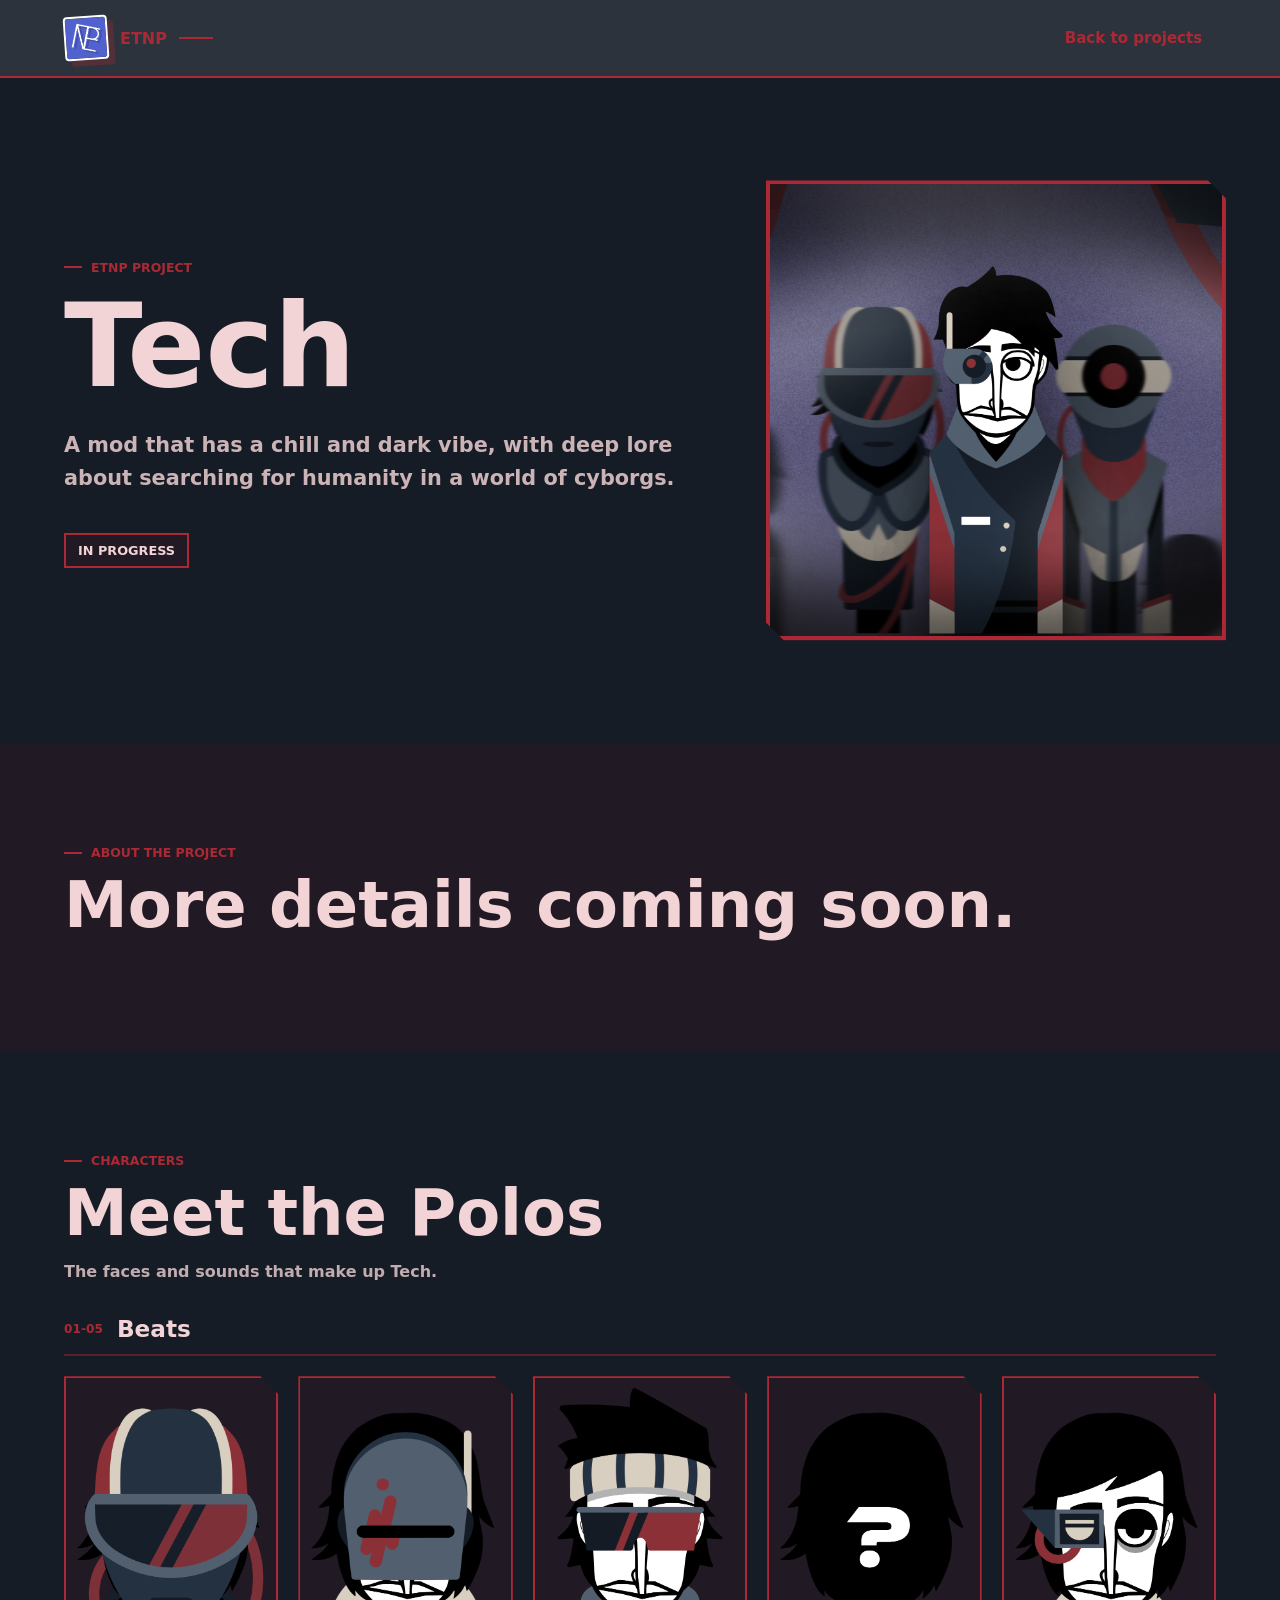
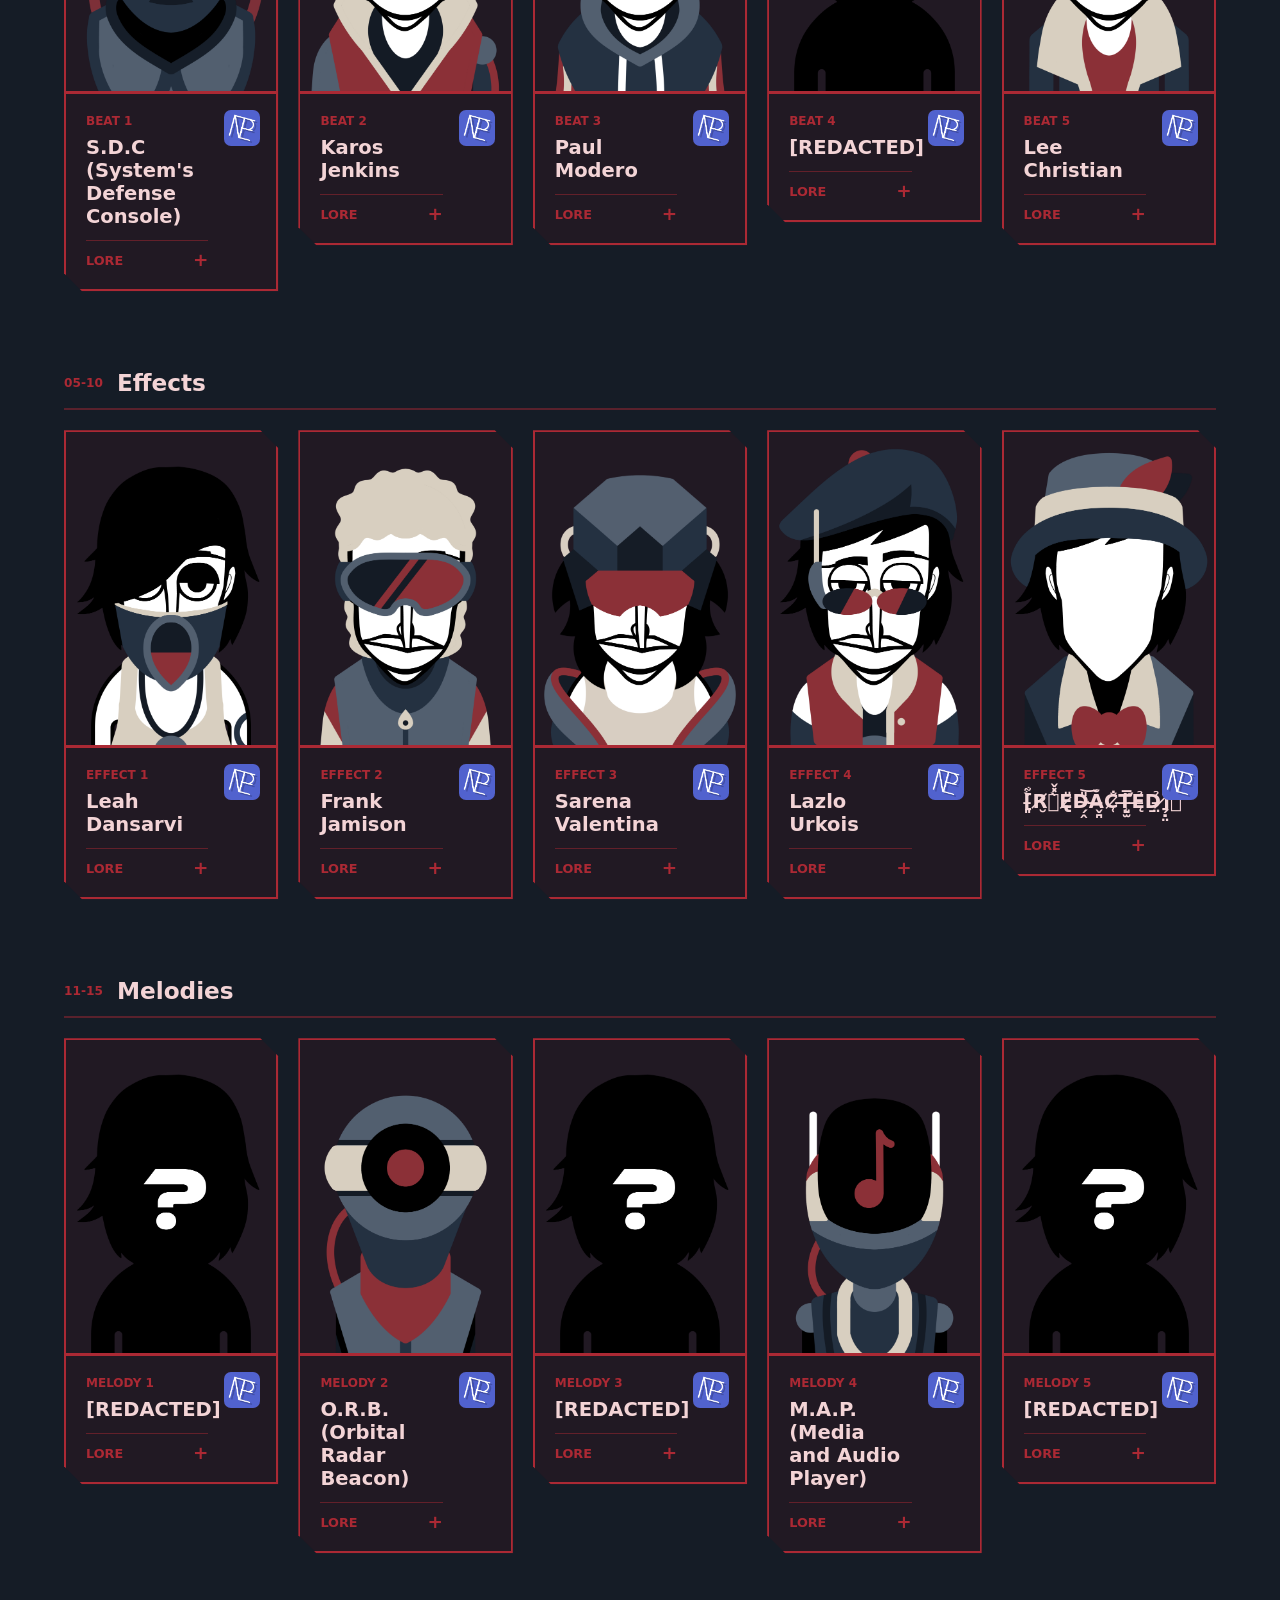
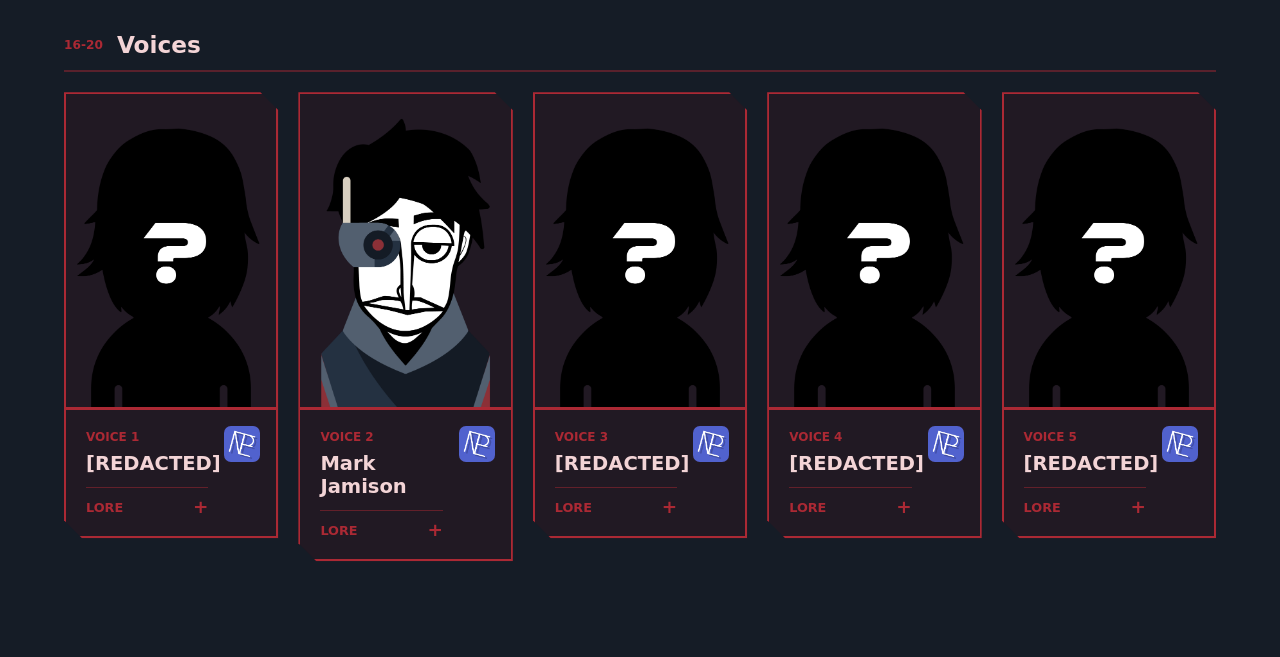
==== commit 5441ed5a: "Damn idk" ====
--- a/projects/tech/index.html
+++ b/projects/tech/index.html
@@ -6,6 +6,26 @@
   <title>Tech | ETNP</title>
   <meta name="description" content="Tech, an Incredibox mod by Epic Team Name Productions.">
   <link rel="stylesheet" href="../../styles.css">
+  <style>
+    .polo-card > div {
+      position: relative;
+      padding-right: 68px;
+    }
+
+    .polo-card .polo-icon {
+      position: absolute;
+      top: 16px;
+      right: 16px;
+      width: 36px;
+      height: 36px;
+      aspect-ratio: 1;
+      border: 0;
+      border-radius: 7px;
+      background: color-mix(in srgb, var(--project-main) 14%, transparent);
+      object-fit: contain;
+      object-position: center;
+    }
+  </style>
 </head>
 <body class="project-page" style="--project-main: #ab2934; --project-bg: #151c26; --project-panel: #211923; --project-ink: #f3d4d6;">
   <header class="site-header">
@@ -48,10 +68,11 @@
             <h3>Beats</h3>
           </div>
           <div class="polo-grid">
-            <!-- Copy a complete polo-card block to add another character. -->
+            <!-- Copy a complete polo-card block to add another character. Change polo-icon src to that character's icon file. -->
             <article class="polo-card">
               <img src="../../assets/polos/Punk.png" alt="Polo character placeholder">
               <div>
+                <img class="polo-icon" src="../../assets/etnp-logo.png" alt="Icon placeholder">
                 <span>Beat 1</span>
                 <h3>S.D.C (System's Defense Console)</h3>
                 <details class="polo-description">
@@ -63,6 +84,7 @@
             <article class="polo-card">
               <img src="../../assets/polos/Electro.png" alt="Polo character placeholder">
               <div>
+                <img class="polo-icon" src="../../assets/etnp-logo.png" alt="Icon placeholder">
                 <span>Beat 2</span>
                 <h3>Karos Jenkins</h3>
                 <details class="polo-description">
@@ -74,6 +96,7 @@
             <article class="polo-card">
               <img src="../../assets/polos/Hyper.png" alt="Polo character placeholder">
               <div>
+                <img class="polo-icon" src="../../assets/etnp-logo.png" alt="Icon placeholder">
                 <span>Beat 3</span>
                 <h3>Paul Modero</h3>
                 <details class="polo-description">
@@ -85,6 +108,7 @@
             <article class="polo-card">
               <img src="../../assets/polos/REDACTED.png" alt="Polo character placeholder">
               <div>
+                <img class="polo-icon" src="../../assets/etnp-logo.png" alt="Icon placeholder">
                 <span>Beat 4</span>
                 <h3>[REDACTED]</h3>
                 <details class="polo-description">
@@ -96,6 +120,7 @@
             <article class="polo-card">
               <img src="../../assets/polos/Evol.png" alt="Polo character placeholder">
               <div>
+                <img class="polo-icon" src="../../assets/etnp-logo.png" alt="Icon placeholder">
                 <span>Beat 5</span>
                 <h3>Lee Christian</h3>
                 <details class="polo-description">
@@ -112,10 +137,11 @@
             <h3>Effects</h3>
           </div>
           <div class="polo-grid">
-            <!-- Copy a complete polo-card block to add another character. -->
+            <!-- Copy a complete polo-card block to add another character. Change polo-icon src to that character's icon file. -->
             <article class="polo-card">
               <img src="../../assets/polos/July.png" alt="Polo character placeholder">
               <div>
+                <img class="polo-icon" src="../../assets/etnp-logo.png" alt="Icon placeholder">
                 <span>Effect 1</span>
                 <h3>Leah Dansarvi</h3>
                 <details class="polo-description">
@@ -127,6 +153,7 @@
             <article class="polo-card">
               <img src="../../assets/polos/Remark.png" alt="Polo character placeholder">
               <div>
+                <img class="polo-icon" src="../../assets/etnp-logo.png" alt="Icon placeholder">
                 <span>Effect 2</span>
                 <h3>Frank Jamison</h3>
                 <details class="polo-description">
@@ -138,6 +165,7 @@
             <article class="polo-card">
               <img src="../../assets/polos/Lenny.png" alt="Polo character placeholder">
               <div>
+                <img class="polo-icon" src="../../assets/etnp-logo.png" alt="Icon placeholder">
                 <span>Effect 3</span>
                 <h3>Sarena Valentina</h3>
                 <details class="polo-description">
@@ -149,6 +177,7 @@
             <article class="polo-card">
               <img src="../../assets/polos/Artist.png" alt="Polo character placeholder">
               <div>
+                <img class="polo-icon" src="../../assets/etnp-logo.png" alt="Icon placeholder">
                 <span>Effect 4</span>
                 <h3>Lazlo Urkois</h3>
                 <details class="polo-description">
@@ -160,6 +189,7 @@
             <article class="polo-card">
               <img src="../../assets/polos/Faceless.png" alt="Polo character placeholder">
               <div>
+                <img class="polo-icon" src="../../assets/etnp-logo.png" alt="Icon placeholder">
                 <span>Effect 5</span>
                 <h3>[̵͈̀͋R̸̮͕̀̽̌E̷̢̎D̴̗̭̎͝Ă̶̬̪C̷̜̐T̶̨̺̫̃̅̕Ę̶̉Ḏ̵̤̉]̸̗̣̤͐</h3>
                 <details class="polo-description">
@@ -176,10 +206,11 @@
             <h3>Melodies</h3>
           </div>
           <div class="polo-grid">
-            <!-- Copy a complete polo-card block to add another character. -->
-            <article class="polo-card">
-              <img src="../../assets/polos/REDACTED.png" alt="Polo character placeholder">
-              <div>
+            <!-- Copy a complete polo-card block to add another character. Change polo-icon src to that character's icon file. -->
+            <article class="polo-card">
+              <img src="../../assets/polos/REDACTED.png" alt="Polo character placeholder">
+              <div>
+                <img class="polo-icon" src="../../assets/etnp-logo.png" alt="Icon placeholder">
                 <span>Melody 1</span>
                 <h3>[REDACTED]</h3>
                 <details class="polo-description">
@@ -191,6 +222,7 @@
             <article class="polo-card">
               <img src="../../assets/polos/Orbit.png" alt="Polo character placeholder">
               <div>
+                <img class="polo-icon" src="../../assets/etnp-logo.png" alt="Icon placeholder">
                 <span>Melody 2</span>
                 <h3>O.R.B. (Orbital Radar Beacon)</h3>
                 <details class="polo-description">
@@ -202,6 +234,7 @@
             <article class="polo-card">
               <img src="../../assets/polos/REDACTED.png" alt="Polo character placeholder">
               <div>
+                <img class="polo-icon" src="../../assets/etnp-logo.png" alt="Icon placeholder">
                 <span>Melody 3</span>
                 <h3>[REDACTED]</h3>
                 <details class="polo-description">
@@ -213,6 +246,7 @@
             <article class="polo-card">
               <img src="../../assets/polos/Daft.png" alt="Polo character placeholder">
               <div>
+                <img class="polo-icon" src="../../assets/etnp-logo.png" alt="Icon placeholder">
                 <span>Melody 4</span>
                 <h3>M.A.P. (Media and Audio Player)</h3>
                 <details class="polo-description">
@@ -224,6 +258,7 @@
             <article class="polo-card">
               <img src="../../assets/polos/REDACTED.png" alt="Polo character placeholder">
               <div>
+                <img class="polo-icon" src="../../assets/etnp-logo.png" alt="Icon placeholder">
                 <span>Melody 5</span>
                 <h3>[REDACTED]</h3>
                 <details class="polo-description">
@@ -240,10 +275,11 @@
             <h3>Voices</h3>
           </div>
           <div class="polo-grid">
-            <!-- Copy a complete polo-card block to add another character. -->
-            <article class="polo-card">
-              <img src="../../assets/polos/REDACTED.png" alt="Polo character placeholder">
-              <div>
+            <!-- Copy a complete polo-card block to add another character. Change polo-icon src to that character's icon file. -->
+            <article class="polo-card">
+              <img src="../../assets/polos/REDACTED.png" alt="Polo character placeholder">
+              <div>
+                <img class="polo-icon" src="../../assets/etnp-logo.png" alt="Icon placeholder">
                 <span>Voice 1</span>
                 <h3>[REDACTED]</h3>
                 <details class="polo-description">
@@ -255,6 +291,7 @@
             <article class="polo-card">
               <img src="../../assets/polos/Astral.png" alt="Polo character placeholder">
               <div>
+                <img class="polo-icon" src="../../assets/etnp-logo.png" alt="Icon placeholder">
                 <span>Voice 2</span>
                 <h3>Mark Jamison</h3>
                 <details class="polo-description">
@@ -266,6 +303,7 @@
             <article class="polo-card">
               <img src="../../assets/polos/REDACTED.png" alt="Polo character placeholder">
               <div>
+                <img class="polo-icon" src="../../assets/etnp-logo.png" alt="Icon placeholder">
                 <span>Voice 3</span>
                 <h3>[REDACTED]</h3>
                 <details class="polo-description">
@@ -277,6 +315,7 @@
             <article class="polo-card">
               <img src="../../assets/polos/REDACTED.png" alt="Polo character placeholder">
               <div>
+                <img class="polo-icon" src="../../assets/etnp-logo.png" alt="Icon placeholder">
                 <span>Voice 4</span>
                 <h3>[REDACTED]</h3>
                 <details class="polo-description">
@@ -288,6 +327,7 @@
             <article class="polo-card">
               <img src="../../assets/polos/REDACTED.png" alt="Polo character placeholder">
               <div>
+                <img class="polo-icon" src="../../assets/etnp-logo.png" alt="Icon placeholder">
                 <span>Voice 5</span>
                 <h3>[REDACTED]</h3>
                 <details class="polo-description">
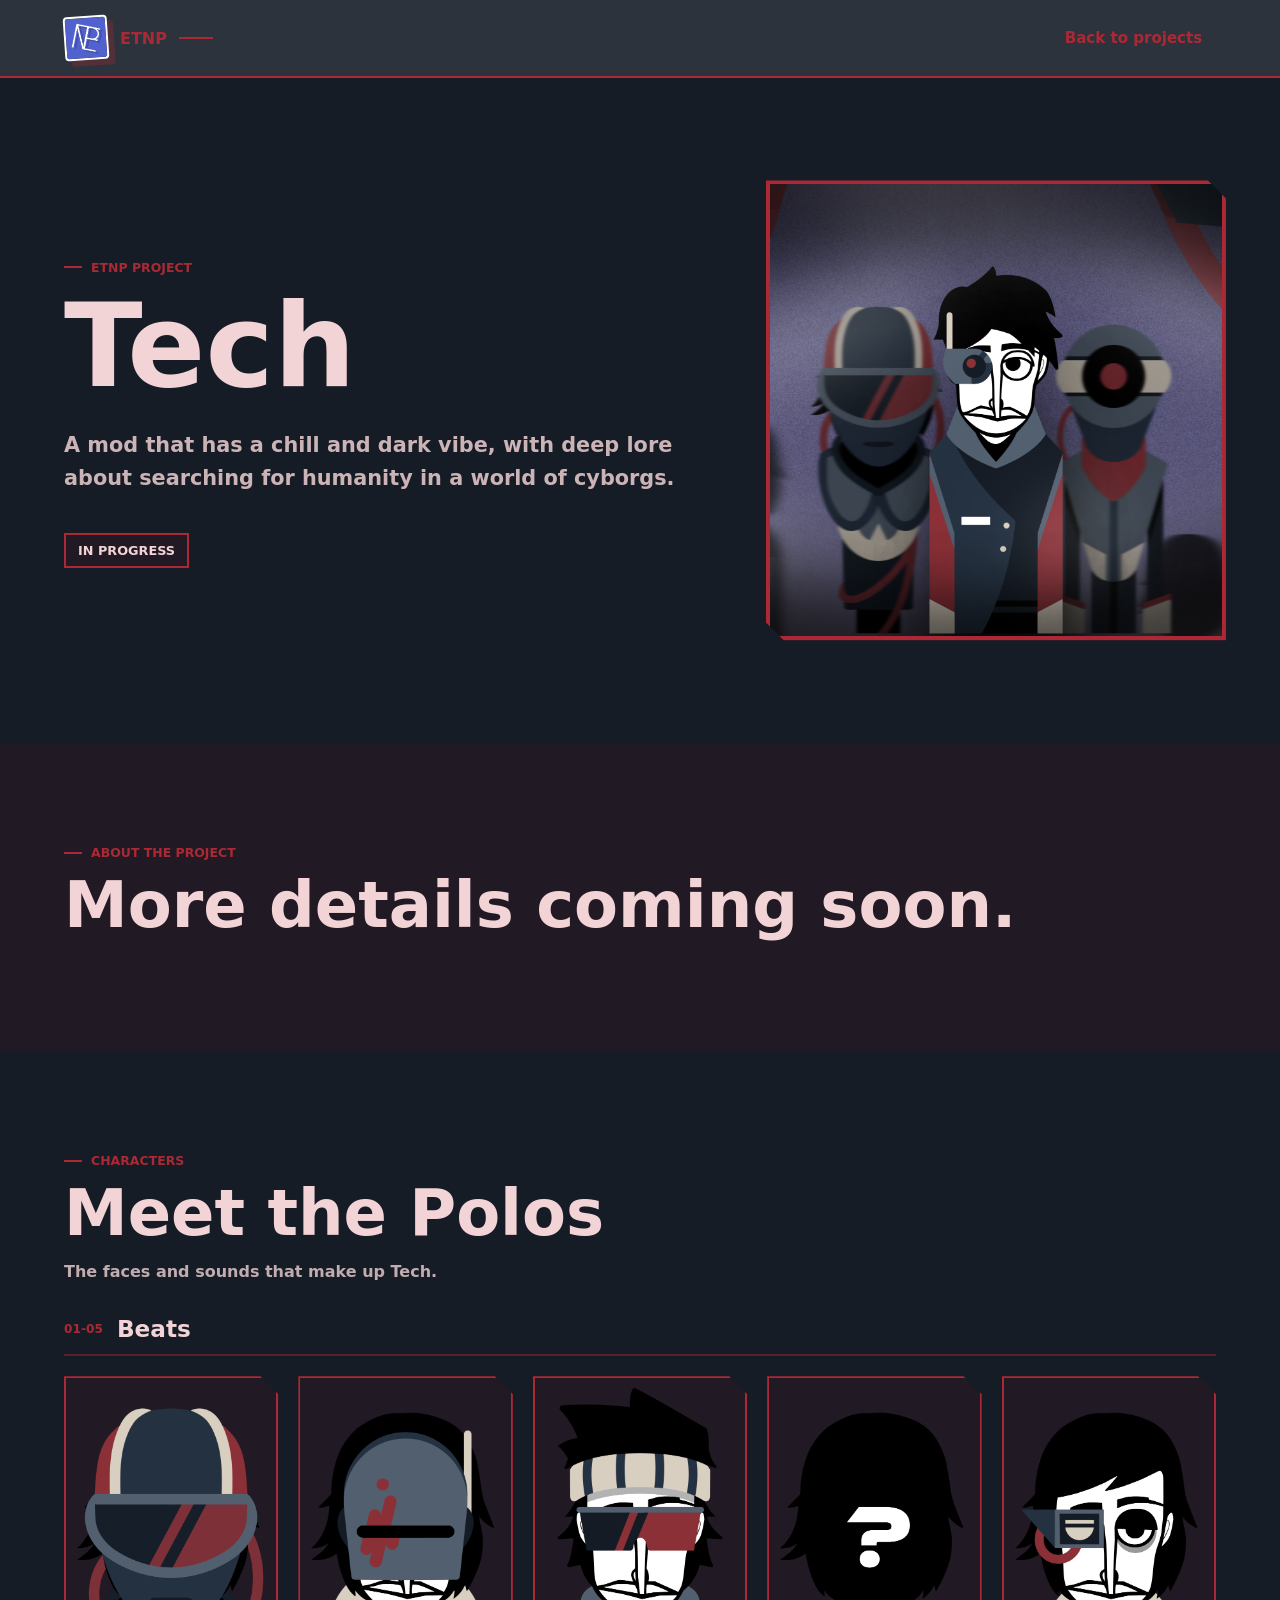
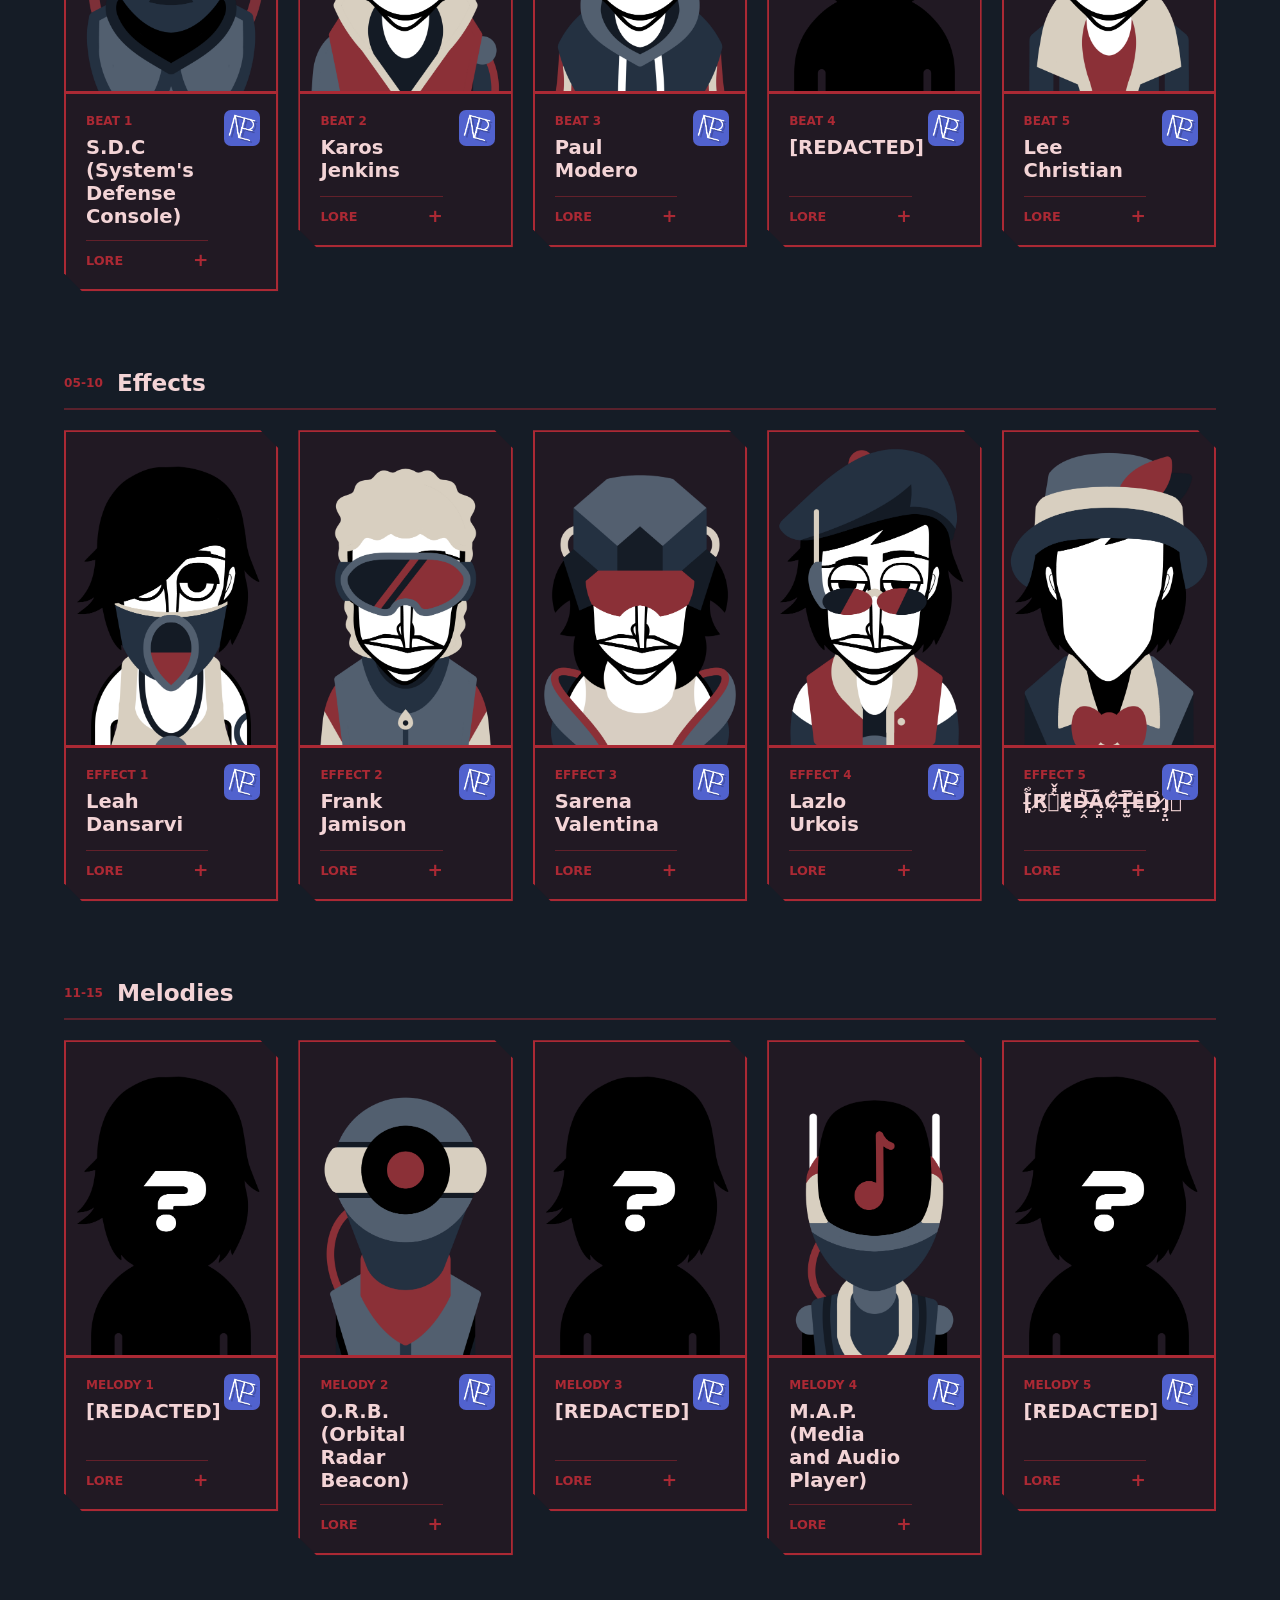
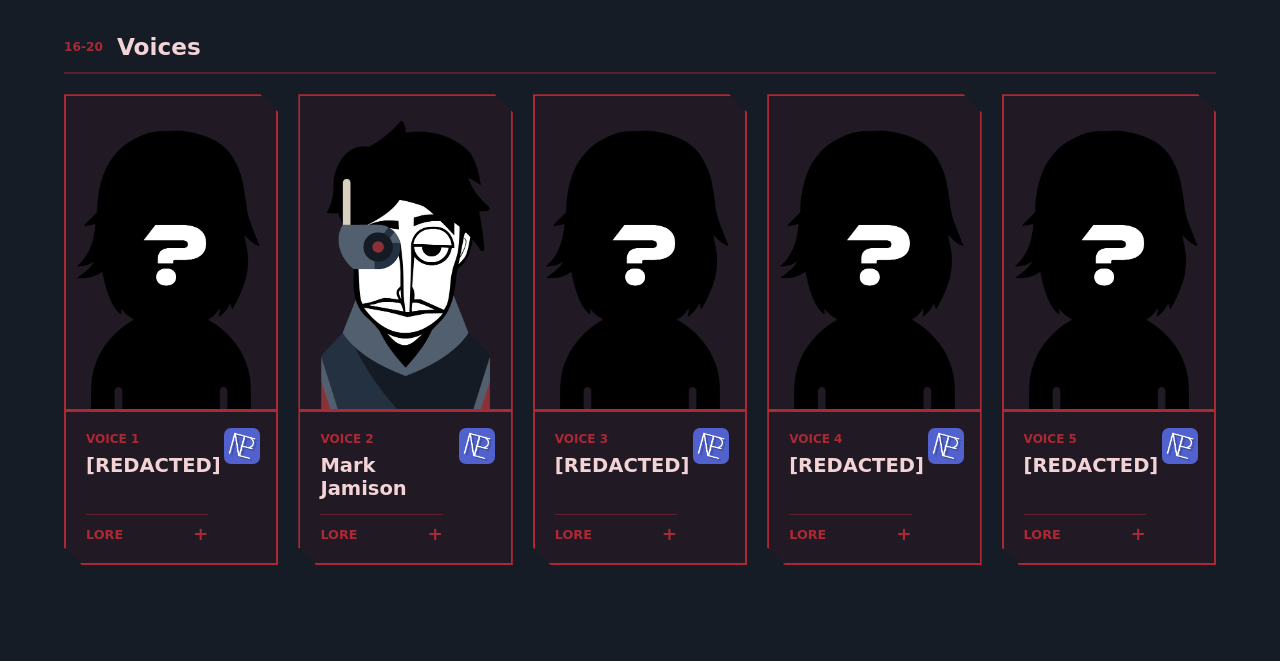
==== commit a255c59b: "Update index.html" ====
--- a/projects/tech/index.html
+++ b/projects/tech/index.html
@@ -10,6 +10,10 @@
     .polo-card > div {
       position: relative;
       padding-right: 68px;
+    }
+
+    .polo-card h3 {
+      min-height: 3rem;
     }
 
     .polo-card .polo-icon {
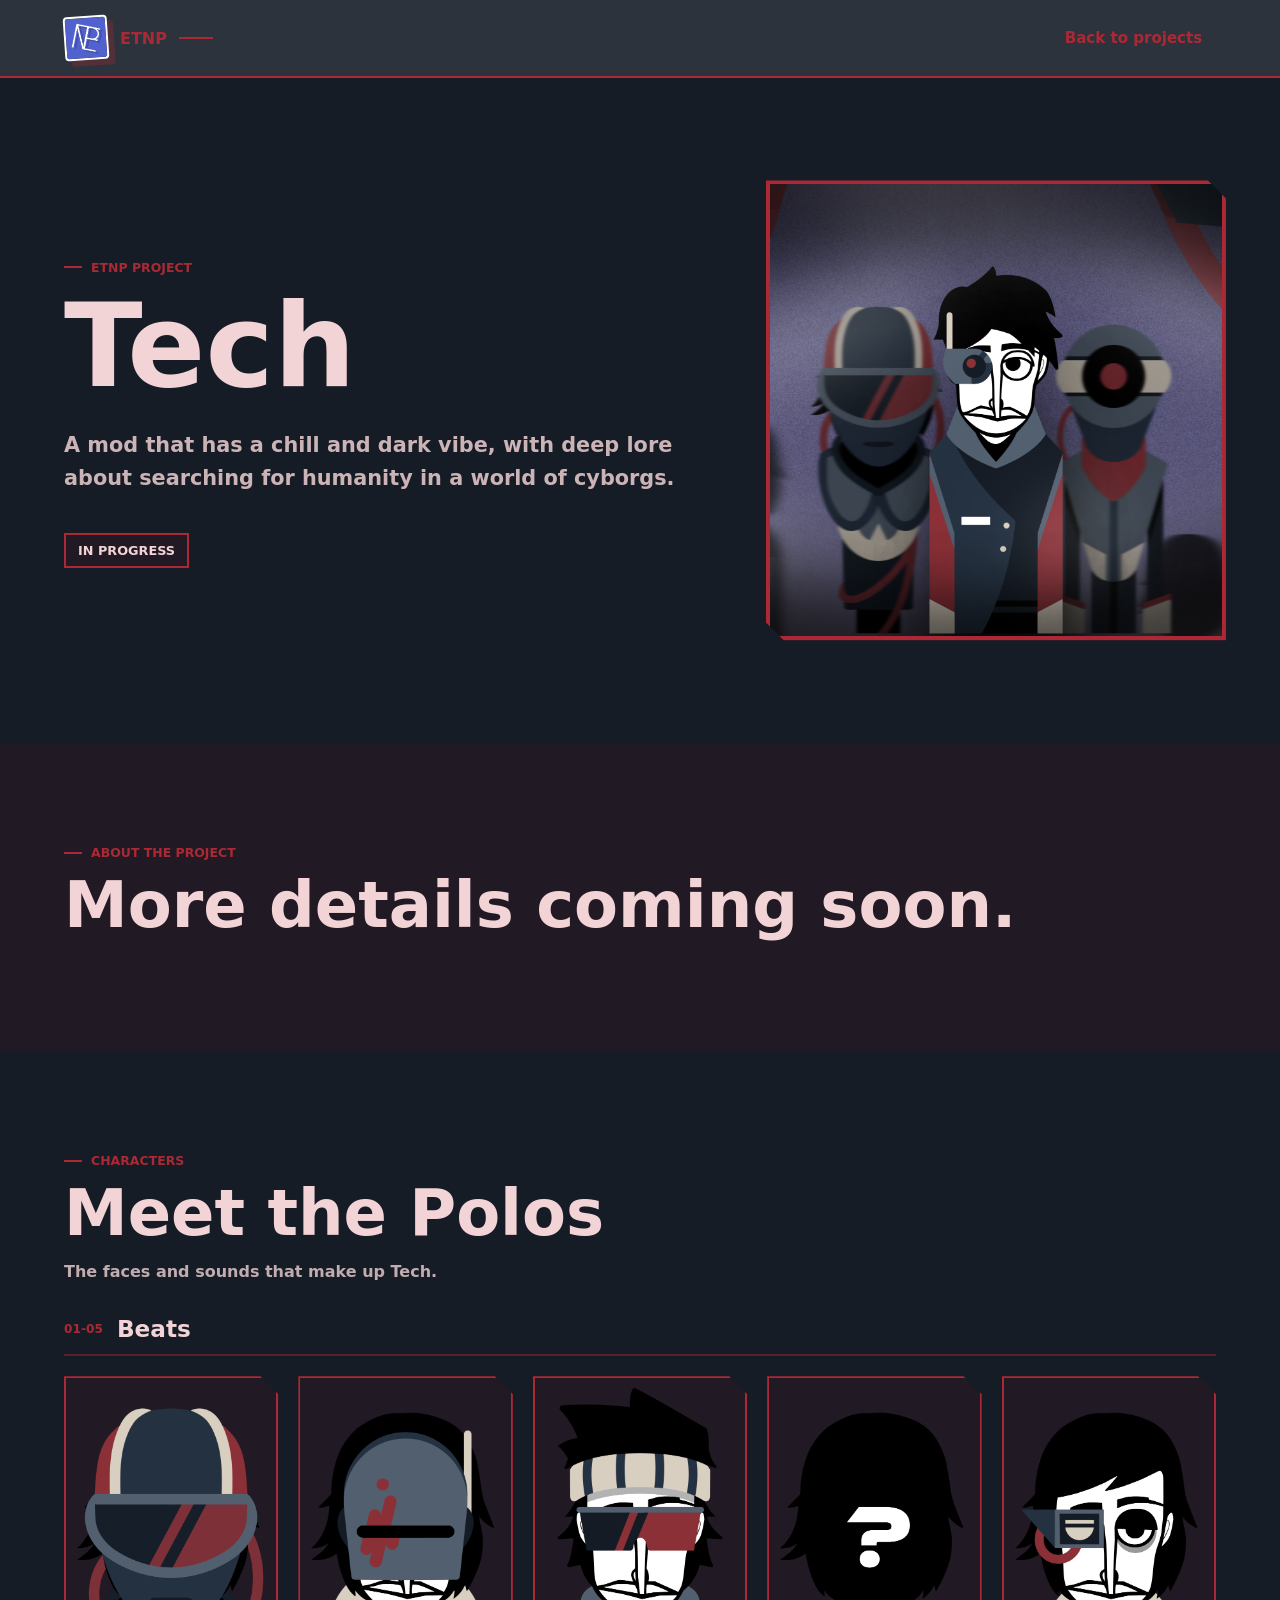
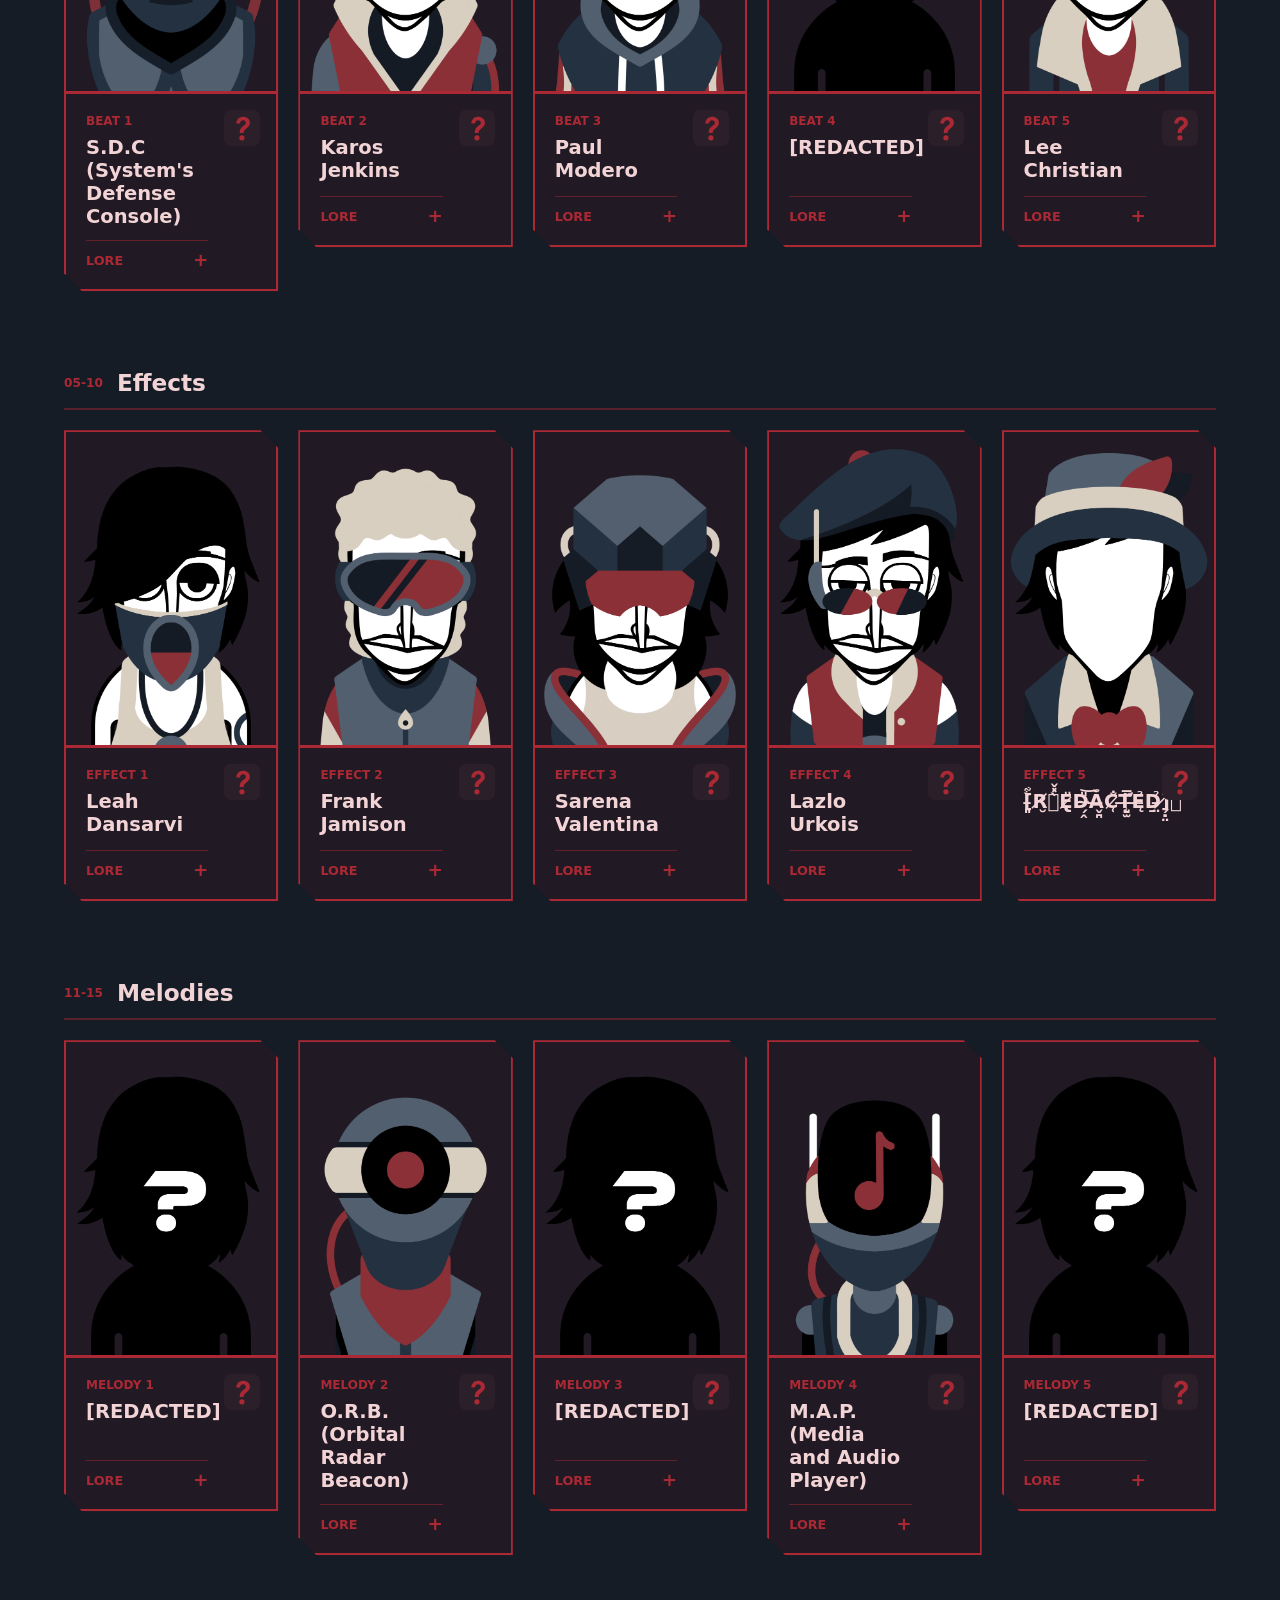
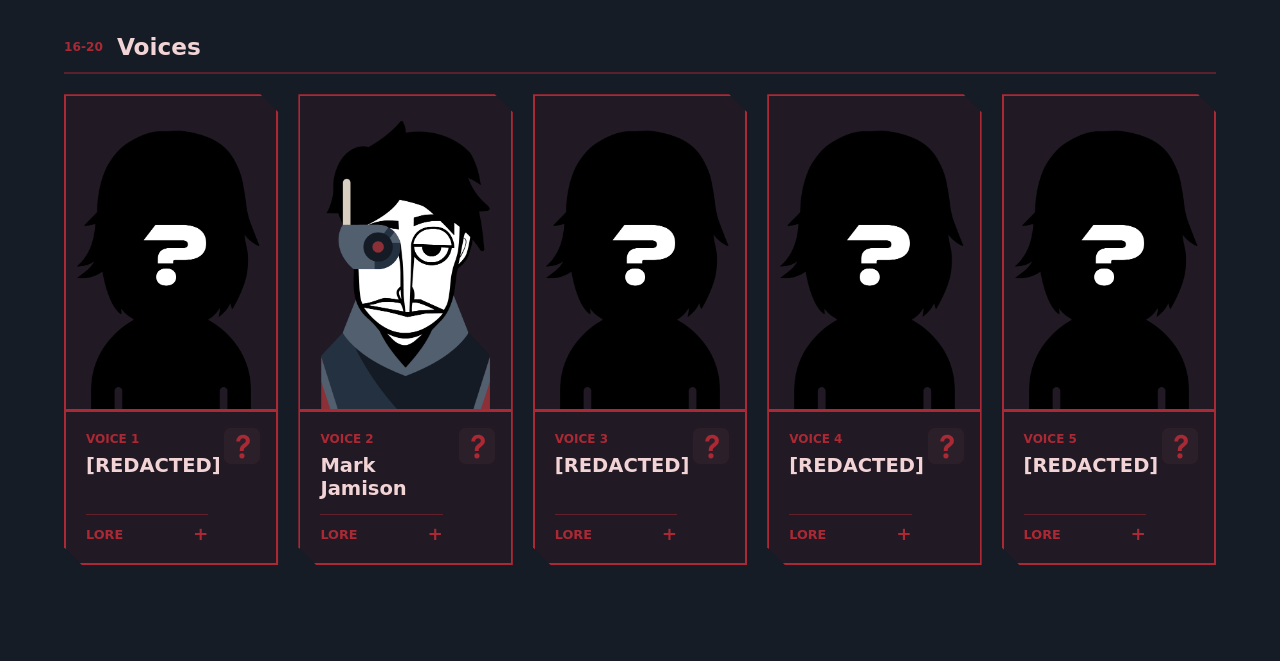
==== commit 0c32dacd: "idfk" ====
--- a/projects/tech/index.html
+++ b/projects/tech/index.html
@@ -16,6 +16,28 @@
       min-height: 3rem;
     }
 
+    .polo-description {
+      interpolate-size: allow-keywords;
+    }
+
+    .polo-description::details-content {
+      block-size: 0;
+      overflow: hidden;
+      opacity: 0;
+      transition:
+        block-size 300ms ease,
+        opacity 220ms ease,
+        content-visibility 300ms allow-discrete;
+    }
+
+    .polo-description[open]::details-content {
+      block-size: auto;
+      opacity: 1;
+    }
+
+    .polo-description[open] p {
+      animation: none;
+    }
     .polo-card .polo-icon {
       position: absolute;
       top: 16px;
@@ -76,7 +98,7 @@
             <article class="polo-card">
               <img src="../../assets/polos/Punk.png" alt="Polo character placeholder">
               <div>
-                <img class="polo-icon" src="../../assets/etnp-logo.png" alt="Icon placeholder">
+                <img class="polo-icon" src="../../assets/polos/icon-placeholder.svg" alt="Icon placeholder">
                 <span>Beat 1</span>
                 <h3>S.D.C (System's Defense Console)</h3>
                 <details class="polo-description">
@@ -88,7 +110,7 @@
             <article class="polo-card">
               <img src="../../assets/polos/Electro.png" alt="Polo character placeholder">
               <div>
-                <img class="polo-icon" src="../../assets/etnp-logo.png" alt="Icon placeholder">
+                <img class="polo-icon" src="../../assets/polos/icon-placeholder.svg" alt="Icon placeholder">
                 <span>Beat 2</span>
                 <h3>Karos Jenkins</h3>
                 <details class="polo-description">
@@ -100,7 +122,7 @@
             <article class="polo-card">
               <img src="../../assets/polos/Hyper.png" alt="Polo character placeholder">
               <div>
-                <img class="polo-icon" src="../../assets/etnp-logo.png" alt="Icon placeholder">
+                <img class="polo-icon" src="../../assets/polos/icon-placeholder.svg" alt="Icon placeholder">
                 <span>Beat 3</span>
                 <h3>Paul Modero</h3>
                 <details class="polo-description">
@@ -112,7 +134,7 @@
             <article class="polo-card">
               <img src="../../assets/polos/REDACTED.png" alt="Polo character placeholder">
               <div>
-                <img class="polo-icon" src="../../assets/etnp-logo.png" alt="Icon placeholder">
+                <img class="polo-icon" src="../../assets/polos/icon-placeholder.svg" alt="Icon placeholder">
                 <span>Beat 4</span>
                 <h3>[REDACTED]</h3>
                 <details class="polo-description">
@@ -124,7 +146,7 @@
             <article class="polo-card">
               <img src="../../assets/polos/Evol.png" alt="Polo character placeholder">
               <div>
-                <img class="polo-icon" src="../../assets/etnp-logo.png" alt="Icon placeholder">
+                <img class="polo-icon" src="../../assets/polos/icon-placeholder.svg" alt="Icon placeholder">
                 <span>Beat 5</span>
                 <h3>Lee Christian</h3>
                 <details class="polo-description">
@@ -145,7 +167,7 @@
             <article class="polo-card">
               <img src="../../assets/polos/July.png" alt="Polo character placeholder">
               <div>
-                <img class="polo-icon" src="../../assets/etnp-logo.png" alt="Icon placeholder">
+                <img class="polo-icon" src="../../assets/polos/icon-placeholder.svg" alt="Icon placeholder">
                 <span>Effect 1</span>
                 <h3>Leah Dansarvi</h3>
                 <details class="polo-description">
@@ -157,7 +179,7 @@
             <article class="polo-card">
               <img src="../../assets/polos/Remark.png" alt="Polo character placeholder">
               <div>
-                <img class="polo-icon" src="../../assets/etnp-logo.png" alt="Icon placeholder">
+                <img class="polo-icon" src="../../assets/polos/icon-placeholder.svg" alt="Icon placeholder">
                 <span>Effect 2</span>
                 <h3>Frank Jamison</h3>
                 <details class="polo-description">
@@ -169,7 +191,7 @@
             <article class="polo-card">
               <img src="../../assets/polos/Lenny.png" alt="Polo character placeholder">
               <div>
-                <img class="polo-icon" src="../../assets/etnp-logo.png" alt="Icon placeholder">
+                <img class="polo-icon" src="../../assets/polos/icon-placeholder.svg" alt="Icon placeholder">
                 <span>Effect 3</span>
                 <h3>Sarena Valentina</h3>
                 <details class="polo-description">
@@ -181,7 +203,7 @@
             <article class="polo-card">
               <img src="../../assets/polos/Artist.png" alt="Polo character placeholder">
               <div>
-                <img class="polo-icon" src="../../assets/etnp-logo.png" alt="Icon placeholder">
+                <img class="polo-icon" src="../../assets/polos/icon-placeholder.svg" alt="Icon placeholder">
                 <span>Effect 4</span>
                 <h3>Lazlo Urkois</h3>
                 <details class="polo-description">
@@ -193,7 +215,7 @@
             <article class="polo-card">
               <img src="../../assets/polos/Faceless.png" alt="Polo character placeholder">
               <div>
-                <img class="polo-icon" src="../../assets/etnp-logo.png" alt="Icon placeholder">
+                <img class="polo-icon" src="../../assets/polos/icon-placeholder.svg" alt="Icon placeholder">
                 <span>Effect 5</span>
                 <h3>[̵͈̀͋R̸̮͕̀̽̌E̷̢̎D̴̗̭̎͝Ă̶̬̪C̷̜̐T̶̨̺̫̃̅̕Ę̶̉Ḏ̵̤̉]̸̗̣̤͐</h3>
                 <details class="polo-description">
@@ -214,7 +236,7 @@
             <article class="polo-card">
               <img src="../../assets/polos/REDACTED.png" alt="Polo character placeholder">
               <div>
-                <img class="polo-icon" src="../../assets/etnp-logo.png" alt="Icon placeholder">
+                <img class="polo-icon" src="../../assets/polos/icon-placeholder.svg" alt="Icon placeholder">
                 <span>Melody 1</span>
                 <h3>[REDACTED]</h3>
                 <details class="polo-description">
@@ -226,7 +248,7 @@
             <article class="polo-card">
               <img src="../../assets/polos/Orbit.png" alt="Polo character placeholder">
               <div>
-                <img class="polo-icon" src="../../assets/etnp-logo.png" alt="Icon placeholder">
+                <img class="polo-icon" src="../../assets/polos/icon-placeholder.svg" alt="Icon placeholder">
                 <span>Melody 2</span>
                 <h3>O.R.B. (Orbital Radar Beacon)</h3>
                 <details class="polo-description">
@@ -238,7 +260,7 @@
             <article class="polo-card">
               <img src="../../assets/polos/REDACTED.png" alt="Polo character placeholder">
               <div>
-                <img class="polo-icon" src="../../assets/etnp-logo.png" alt="Icon placeholder">
+                <img class="polo-icon" src="../../assets/polos/icon-placeholder.svg" alt="Icon placeholder">
                 <span>Melody 3</span>
                 <h3>[REDACTED]</h3>
                 <details class="polo-description">
@@ -250,7 +272,7 @@
             <article class="polo-card">
               <img src="../../assets/polos/Daft.png" alt="Polo character placeholder">
               <div>
-                <img class="polo-icon" src="../../assets/etnp-logo.png" alt="Icon placeholder">
+                <img class="polo-icon" src="../../assets/polos/icon-placeholder.svg" alt="Icon placeholder">
                 <span>Melody 4</span>
                 <h3>M.A.P. (Media and Audio Player)</h3>
                 <details class="polo-description">
@@ -262,7 +284,7 @@
             <article class="polo-card">
               <img src="../../assets/polos/REDACTED.png" alt="Polo character placeholder">
               <div>
-                <img class="polo-icon" src="../../assets/etnp-logo.png" alt="Icon placeholder">
+                <img class="polo-icon" src="../../assets/polos/icon-placeholder.svg" alt="Icon placeholder">
                 <span>Melody 5</span>
                 <h3>[REDACTED]</h3>
                 <details class="polo-description">
@@ -283,7 +305,7 @@
             <article class="polo-card">
               <img src="../../assets/polos/REDACTED.png" alt="Polo character placeholder">
               <div>
-                <img class="polo-icon" src="../../assets/etnp-logo.png" alt="Icon placeholder">
+                <img class="polo-icon" src="../../assets/polos/icon-placeholder.svg" alt="Icon placeholder">
                 <span>Voice 1</span>
                 <h3>[REDACTED]</h3>
                 <details class="polo-description">
@@ -295,7 +317,7 @@
             <article class="polo-card">
               <img src="../../assets/polos/Astral.png" alt="Polo character placeholder">
               <div>
-                <img class="polo-icon" src="../../assets/etnp-logo.png" alt="Icon placeholder">
+                <img class="polo-icon" src="../../assets/polos/icon-placeholder.svg" alt="Icon placeholder">
                 <span>Voice 2</span>
                 <h3>Mark Jamison</h3>
                 <details class="polo-description">
@@ -307,7 +329,7 @@
             <article class="polo-card">
               <img src="../../assets/polos/REDACTED.png" alt="Polo character placeholder">
               <div>
-                <img class="polo-icon" src="../../assets/etnp-logo.png" alt="Icon placeholder">
+                <img class="polo-icon" src="../../assets/polos/icon-placeholder.svg" alt="Icon placeholder">
                 <span>Voice 3</span>
                 <h3>[REDACTED]</h3>
                 <details class="polo-description">
@@ -319,7 +341,7 @@
             <article class="polo-card">
               <img src="../../assets/polos/REDACTED.png" alt="Polo character placeholder">
               <div>
-                <img class="polo-icon" src="../../assets/etnp-logo.png" alt="Icon placeholder">
+                <img class="polo-icon" src="../../assets/polos/icon-placeholder.svg" alt="Icon placeholder">
                 <span>Voice 4</span>
                 <h3>[REDACTED]</h3>
                 <details class="polo-description">
@@ -331,7 +353,7 @@
             <article class="polo-card">
               <img src="../../assets/polos/REDACTED.png" alt="Polo character placeholder">
               <div>
-                <img class="polo-icon" src="../../assets/etnp-logo.png" alt="Icon placeholder">
+                <img class="polo-icon" src="../../assets/polos/icon-placeholder.svg" alt="Icon placeholder">
                 <span>Voice 5</span>
                 <h3>[REDACTED]</h3>
                 <details class="polo-description">
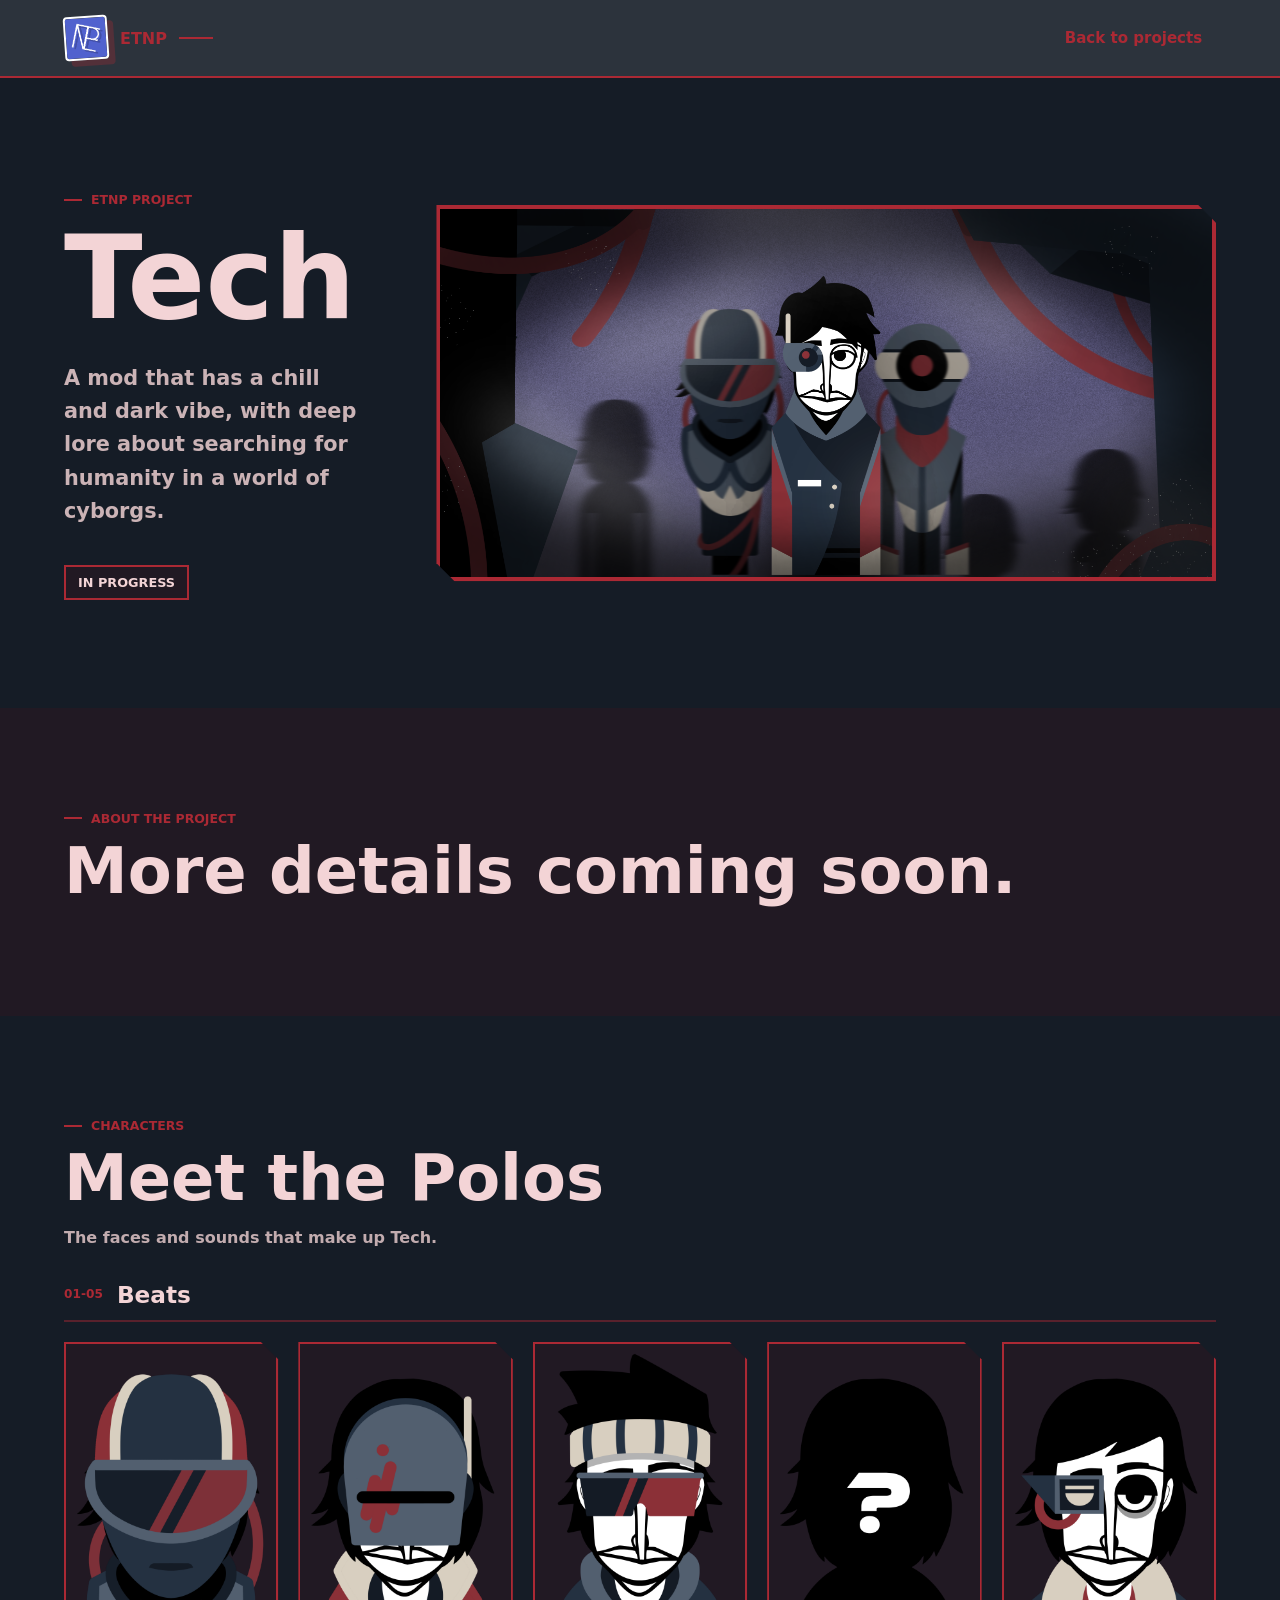
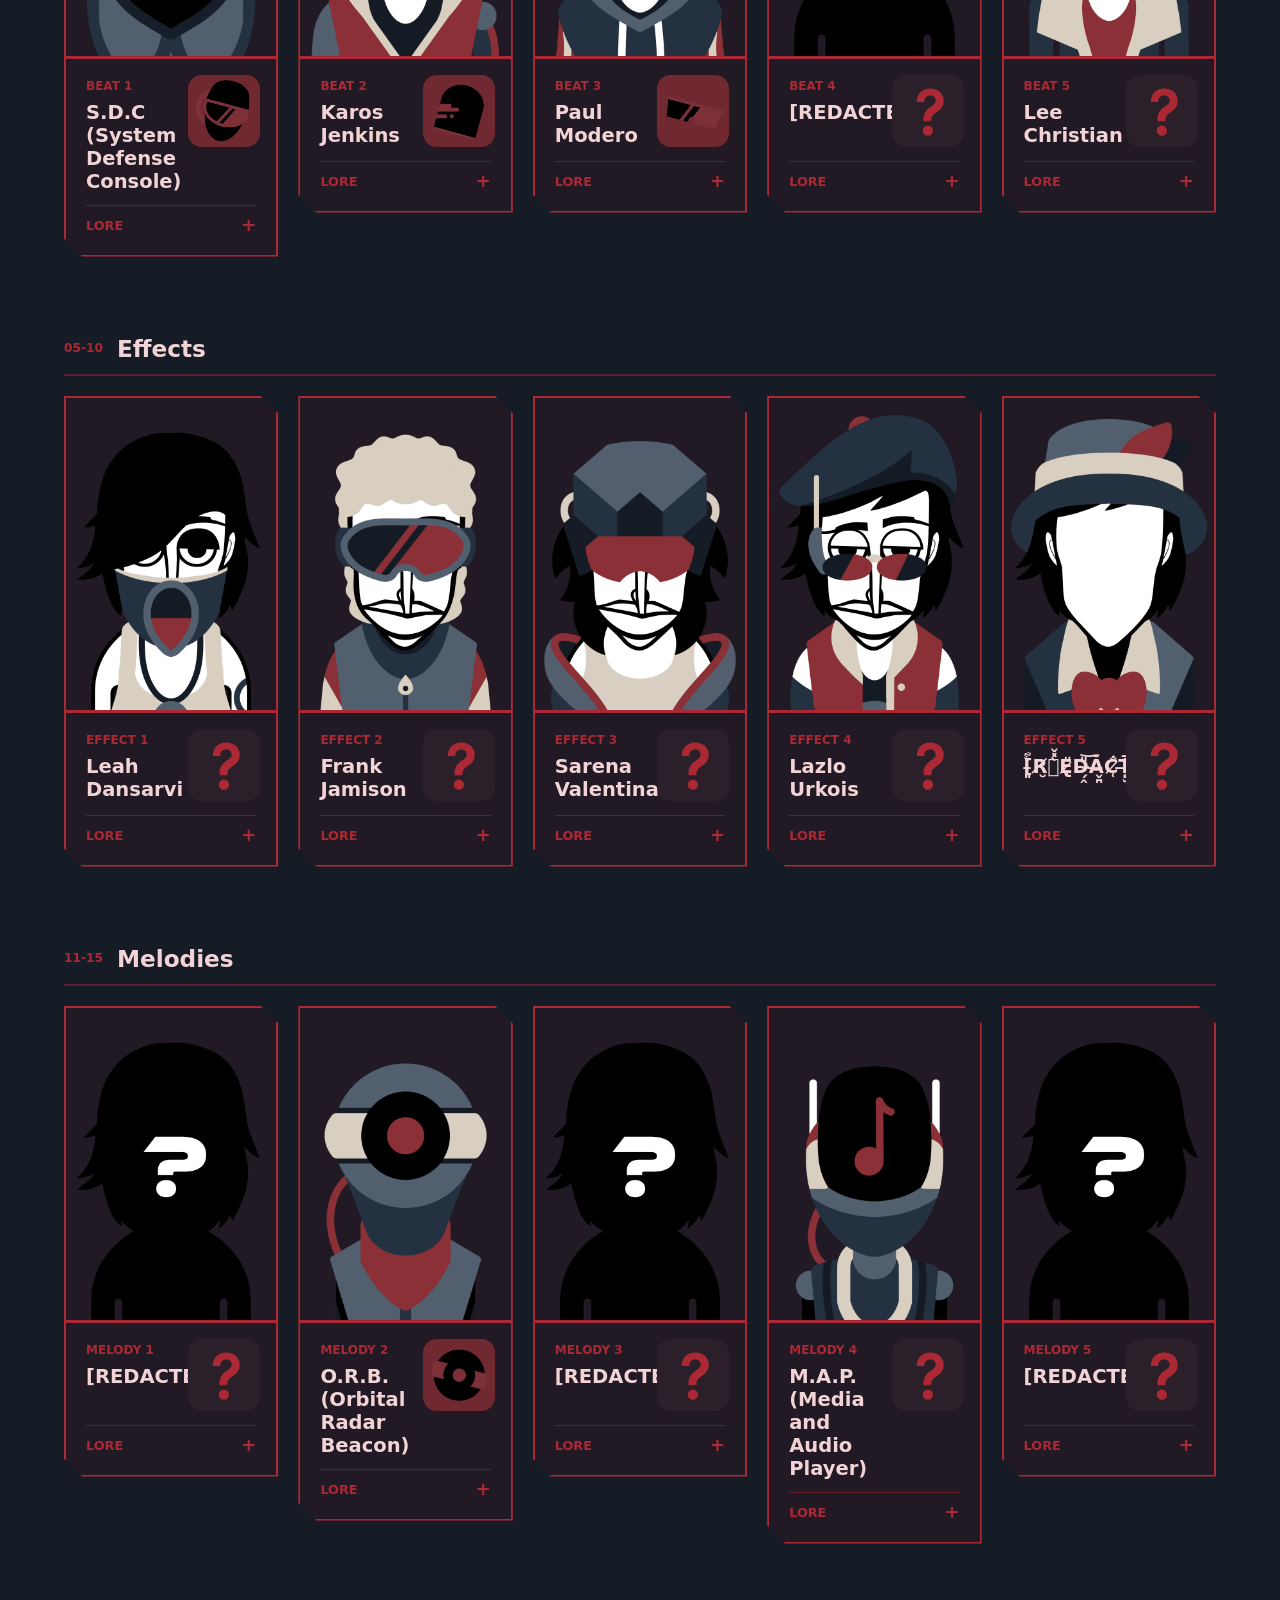
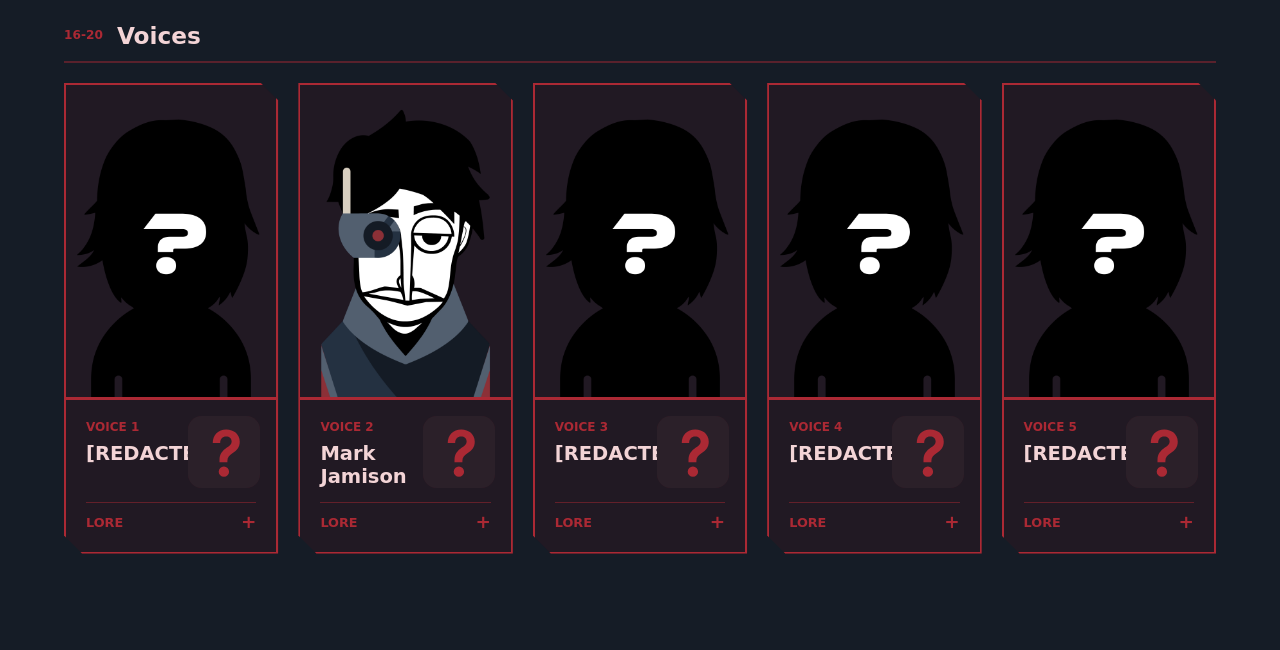
==== commit ff56253a: "tech site stuff" ====
--- a/projects/tech/index.html
+++ b/projects/tech/index.html
@@ -7,9 +7,26 @@
   <meta name="description" content="Tech, an Incredibox mod by Epic Team Name Productions.">
   <link rel="stylesheet" href="../../styles.css">
   <style>
+    .project-detail-hero {
+      grid-template-columns: minmax(260px, 0.55fr) minmax(0, 1.45fr);
+    }
+
+    .project-detail-hero > img {
+      width: min(100%, 1380px);
+      height: auto;
+      aspect-ratio: auto;
+      object-fit: contain;
+      justify-self: end;
+    }
+
     .polo-card > div {
       position: relative;
-      padding-right: 68px;
+      padding-right: 20px;
+    }
+
+    .polo-card > div > span,
+    .polo-card > div > h3 {
+      padding-right: 84px;
     }
 
     .polo-card h3 {
@@ -42,11 +59,11 @@
       position: absolute;
       top: 16px;
       right: 16px;
-      width: 36px;
-      height: 36px;
+      width: 72px;
+      height: 72px;
       aspect-ratio: 1;
       border: 0;
-      border-radius: 7px;
+      border-radius: 14px;
       background: color-mix(in srgb, var(--project-main) 14%, transparent);
       object-fit: contain;
       object-position: center;
@@ -98,9 +115,9 @@
             <article class="polo-card">
               <img src="../../assets/polos/Punk.png" alt="Polo character placeholder">
               <div>
-                <img class="polo-icon" src="../../assets/polos/icon-placeholder.svg" alt="Icon placeholder">
+                <img class="polo-icon" src="../../assets/picto/sdc.png" alt="Icon placeholder">
                 <span>Beat 1</span>
-                <h3>S.D.C (System's Defense Console)</h3>
+                <h3>S.D.C (System Defense Console)</h3>
                 <details class="polo-description">
                   <summary>Lore</summary>
                   <p>Built by P.S.U. to manage most, if not all of their automated systems. It is located at the top of the P.S.U. Headquarters. Despite this, it seems oddly... human. P.S.U. refuses to give more information about, or allow anyone close to it.</p>
@@ -110,7 +127,7 @@
             <article class="polo-card">
               <img src="../../assets/polos/Electro.png" alt="Polo character placeholder">
               <div>
-                <img class="polo-icon" src="../../assets/polos/icon-placeholder.svg" alt="Icon placeholder">
+                <img class="polo-icon" src="../../assets/picto/karos.png" alt="Icon placeholder">
                 <span>Beat 2</span>
                 <h3>Karos Jenkins</h3>
                 <details class="polo-description">
@@ -122,7 +139,7 @@
             <article class="polo-card">
               <img src="../../assets/polos/Hyper.png" alt="Polo character placeholder">
               <div>
-                <img class="polo-icon" src="../../assets/polos/icon-placeholder.svg" alt="Icon placeholder">
+                <img class="polo-icon" src="../../assets/picto/paul.png" alt="Icon placeholder">
                 <span>Beat 3</span>
                 <h3>Paul Modero</h3>
                 <details class="polo-description">
@@ -248,7 +265,7 @@
             <article class="polo-card">
               <img src="../../assets/polos/Orbit.png" alt="Polo character placeholder">
               <div>
-                <img class="polo-icon" src="../../assets/polos/icon-placeholder.svg" alt="Icon placeholder">
+                <img class="polo-icon" src="../../assets/picto/orb.png" alt="Icon placeholder">
                 <span>Melody 2</span>
                 <h3>O.R.B. (Orbital Radar Beacon)</h3>
                 <details class="polo-description">
@@ -367,5 +384,6 @@
       </div>
     </section>
   </main>
+  <script src="../../script.js"></script>
 </body>
 </html>
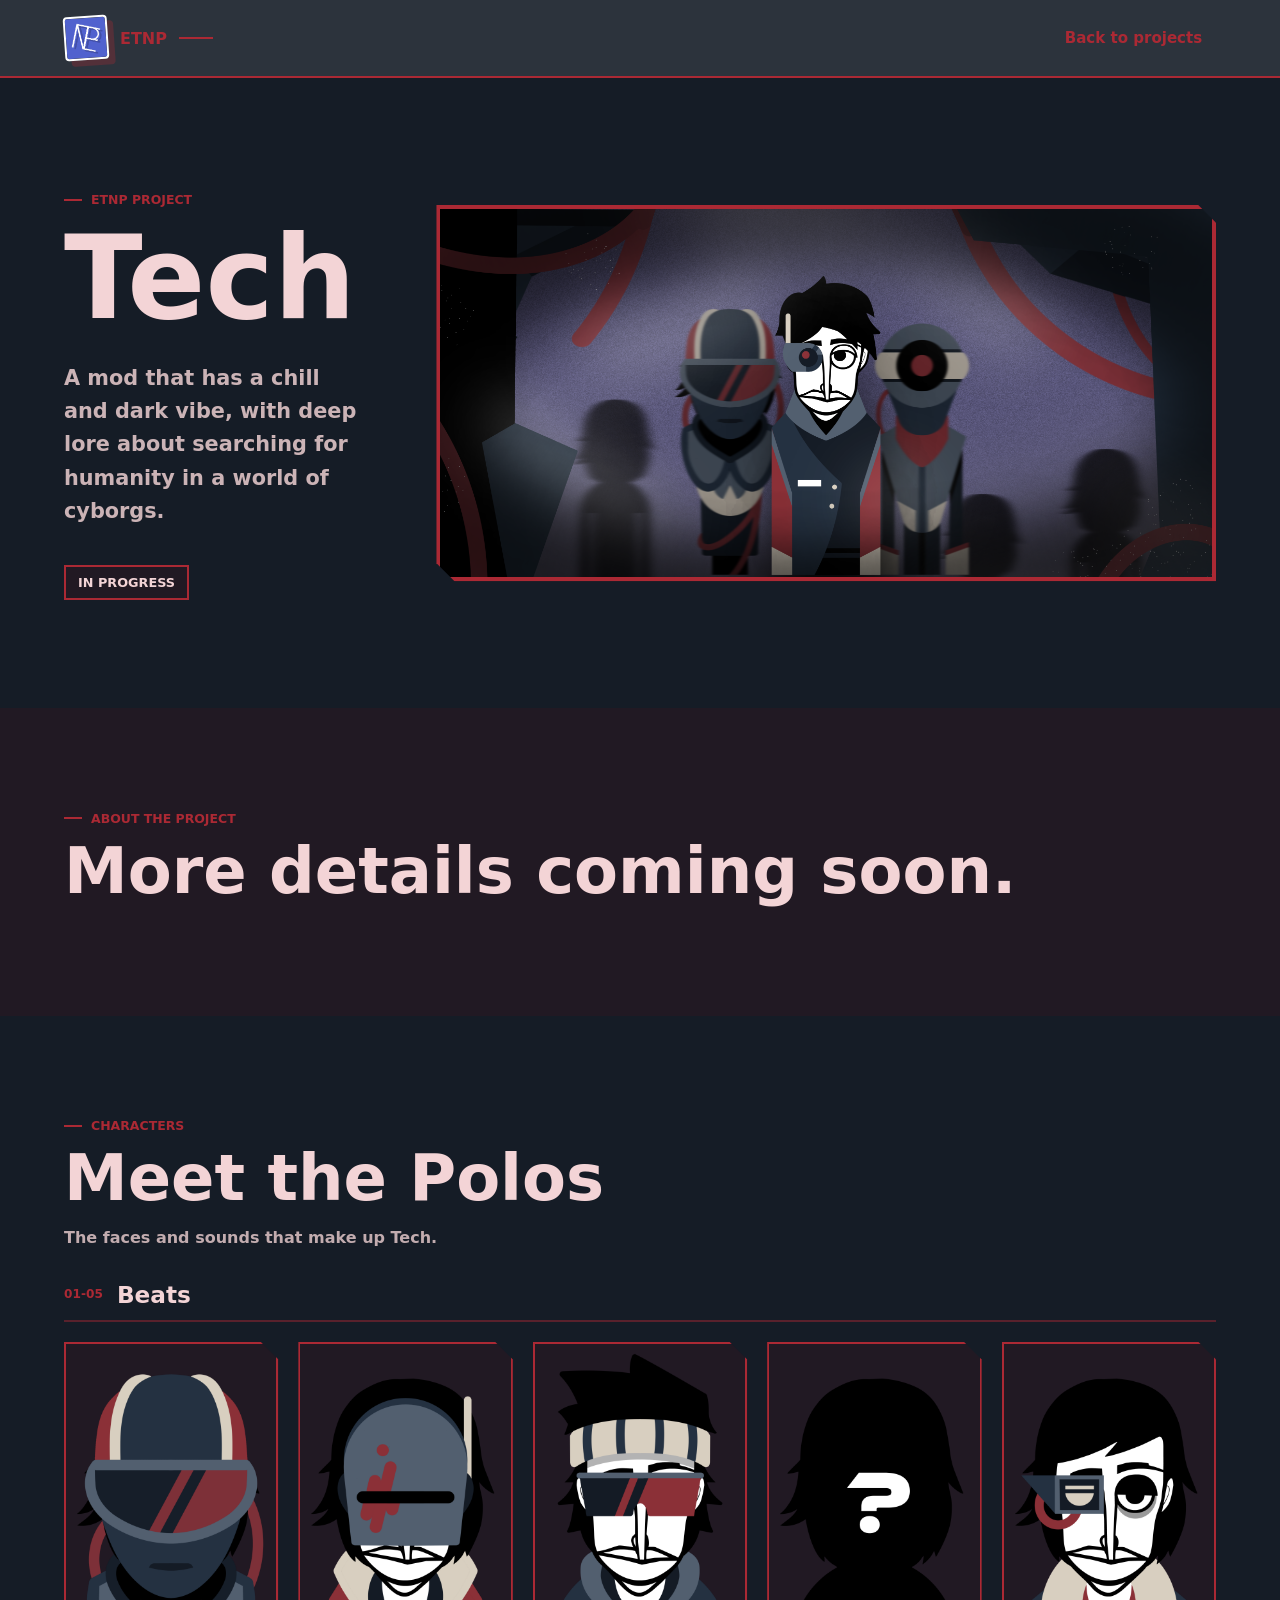
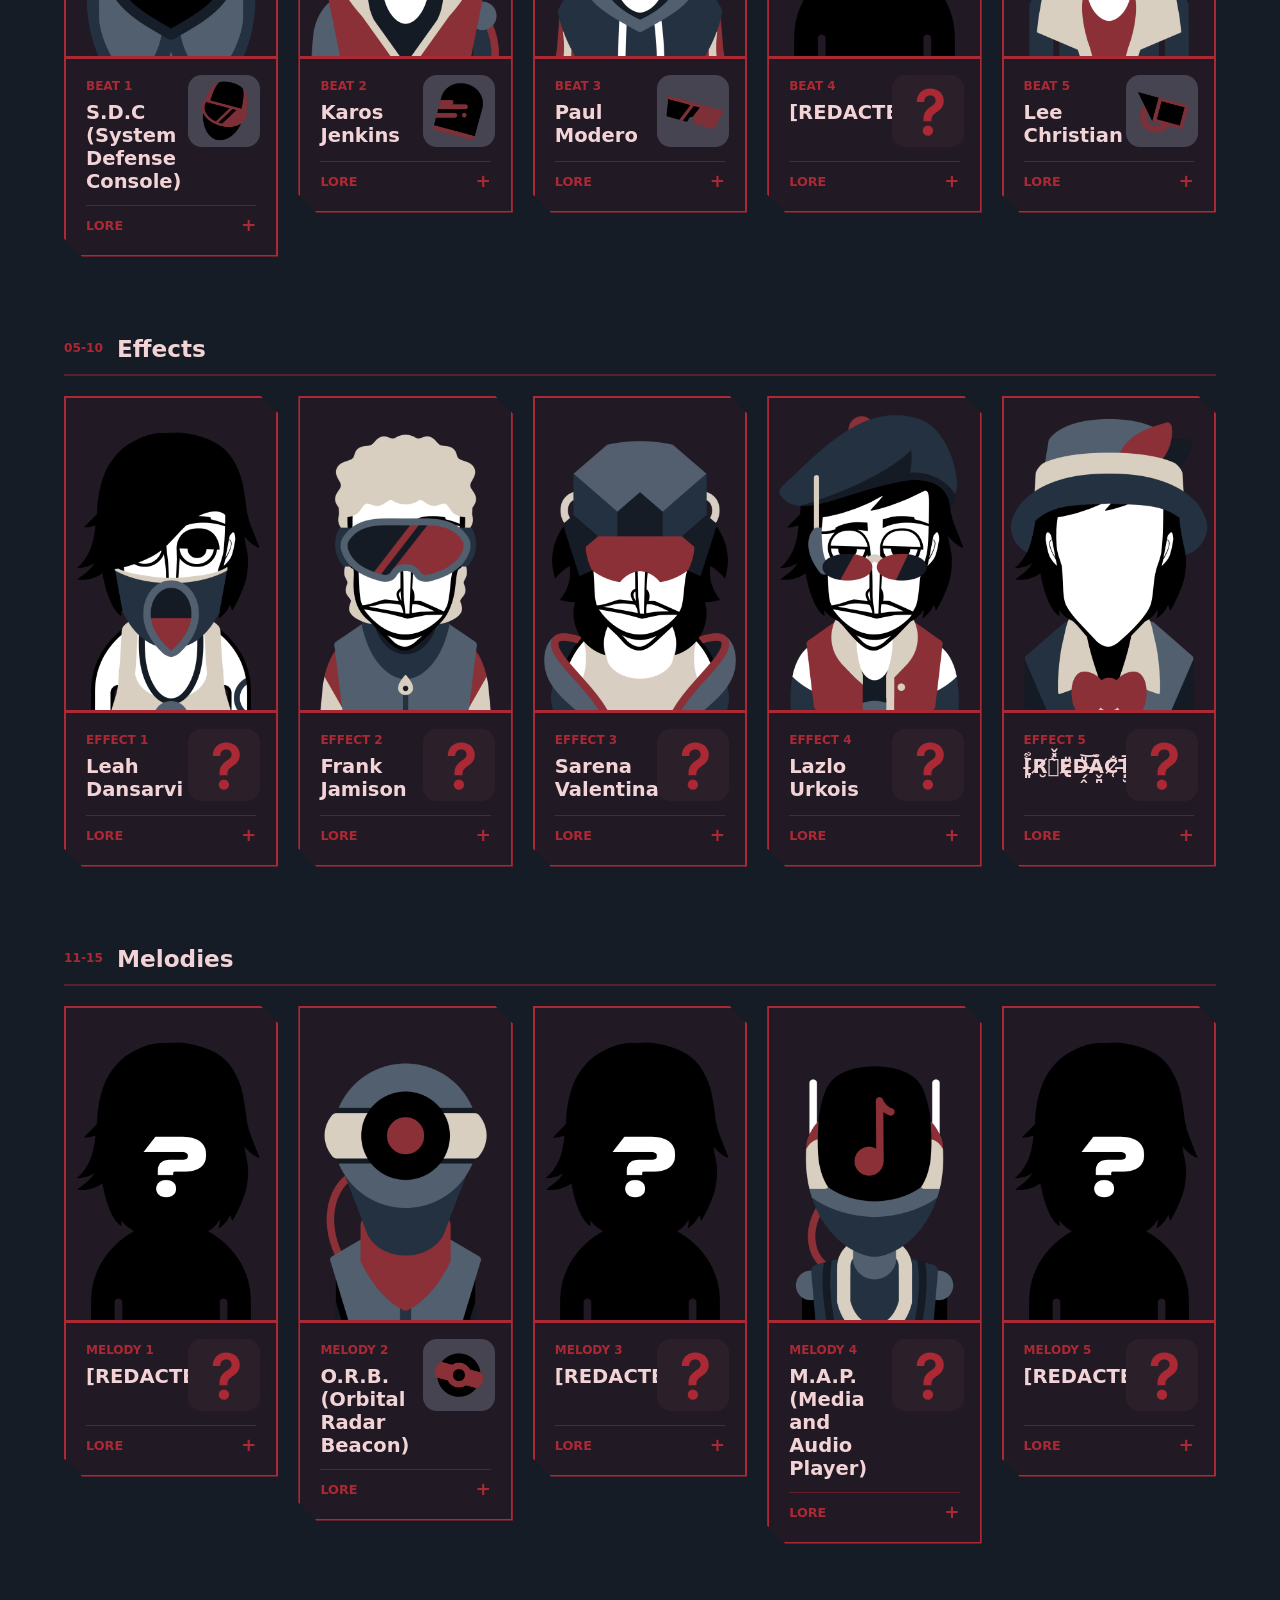
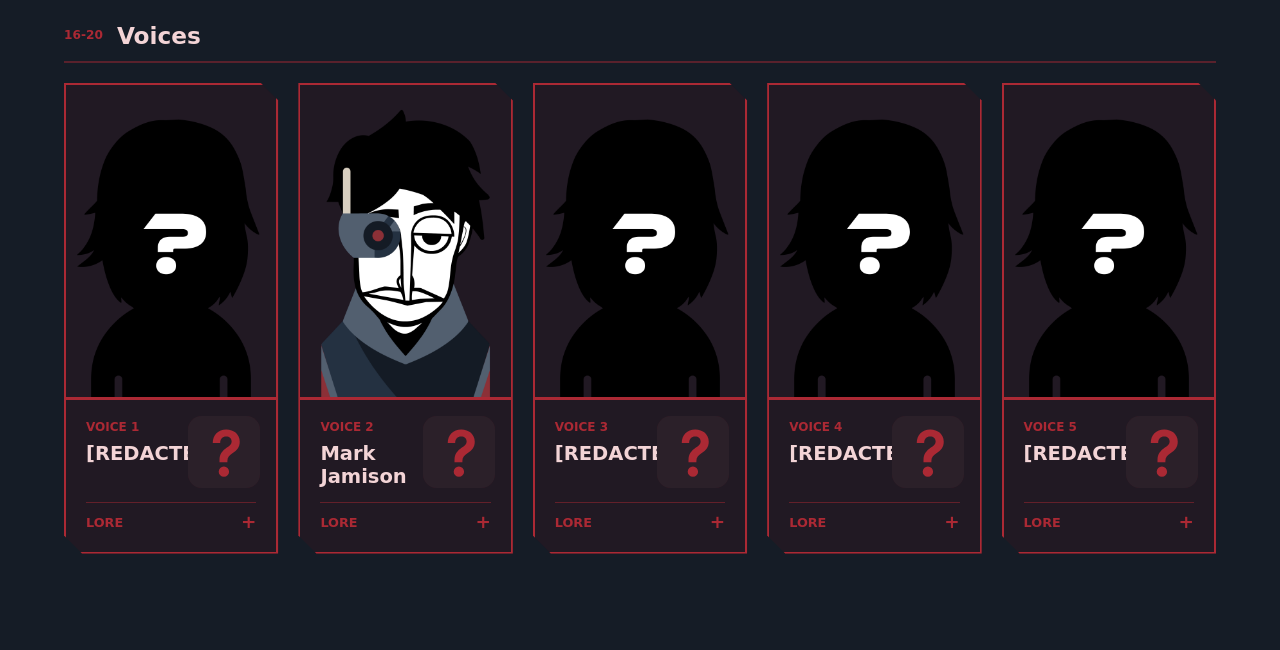
==== commit 9550f038: "picto fix" ====
--- a/projects/tech/index.html
+++ b/projects/tech/index.html
@@ -5,6 +5,7 @@
   <meta name="viewport" content="width=device-width, initial-scale=1.0">
   <title>Tech | ETNP</title>
   <meta name="description" content="Tech, an Incredibox mod by Epic Team Name Productions.">
+  <link rel="icon" type="image/png" href="../../assets/etnp-logo.png">
   <link rel="stylesheet" href="../../styles.css">
   <style>
     .project-detail-hero {
@@ -163,7 +164,7 @@
             <article class="polo-card">
               <img src="../../assets/polos/Evol.png" alt="Polo character placeholder">
               <div>
-                <img class="polo-icon" src="../../assets/polos/icon-placeholder.svg" alt="Icon placeholder">
+                <img class="polo-icon" src="../../assets/picto/evol.png" alt="Icon placeholder">
                 <span>Beat 5</span>
                 <h3>Lee Christian</h3>
                 <details class="polo-description">
